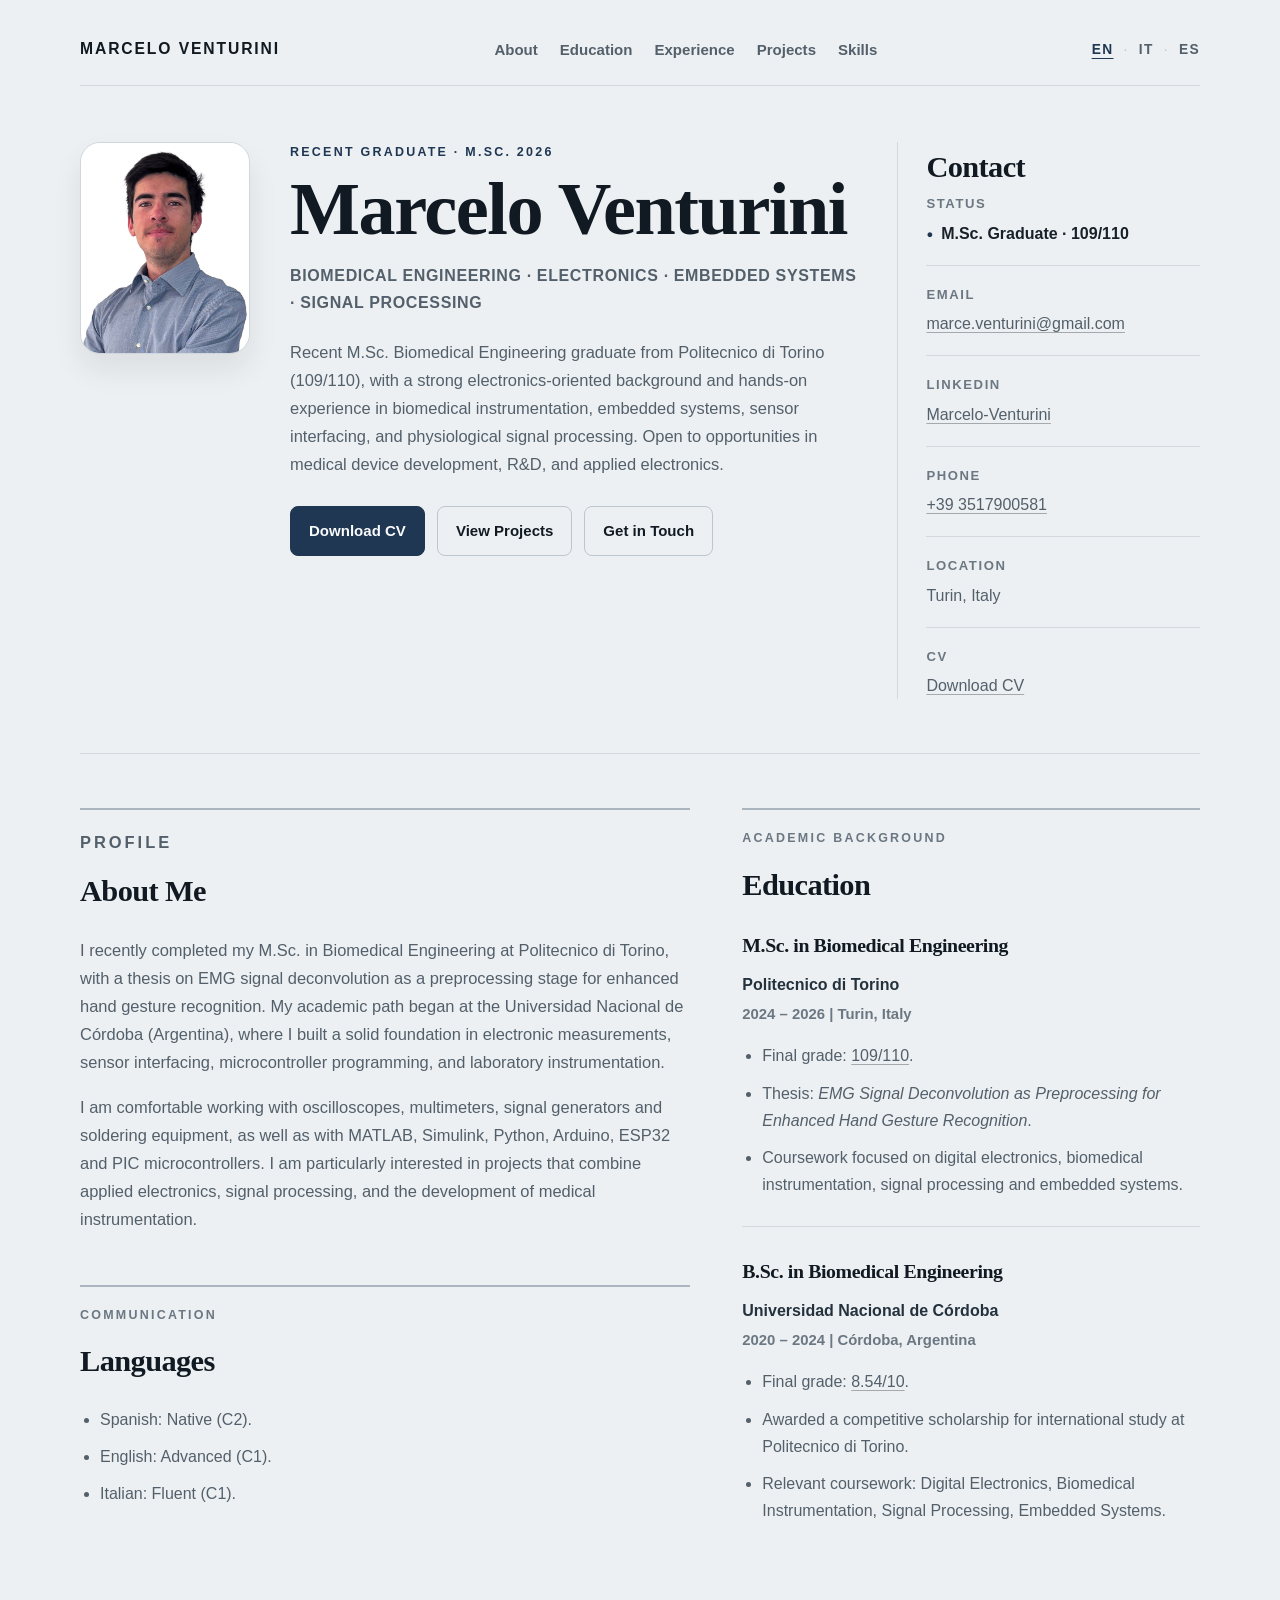
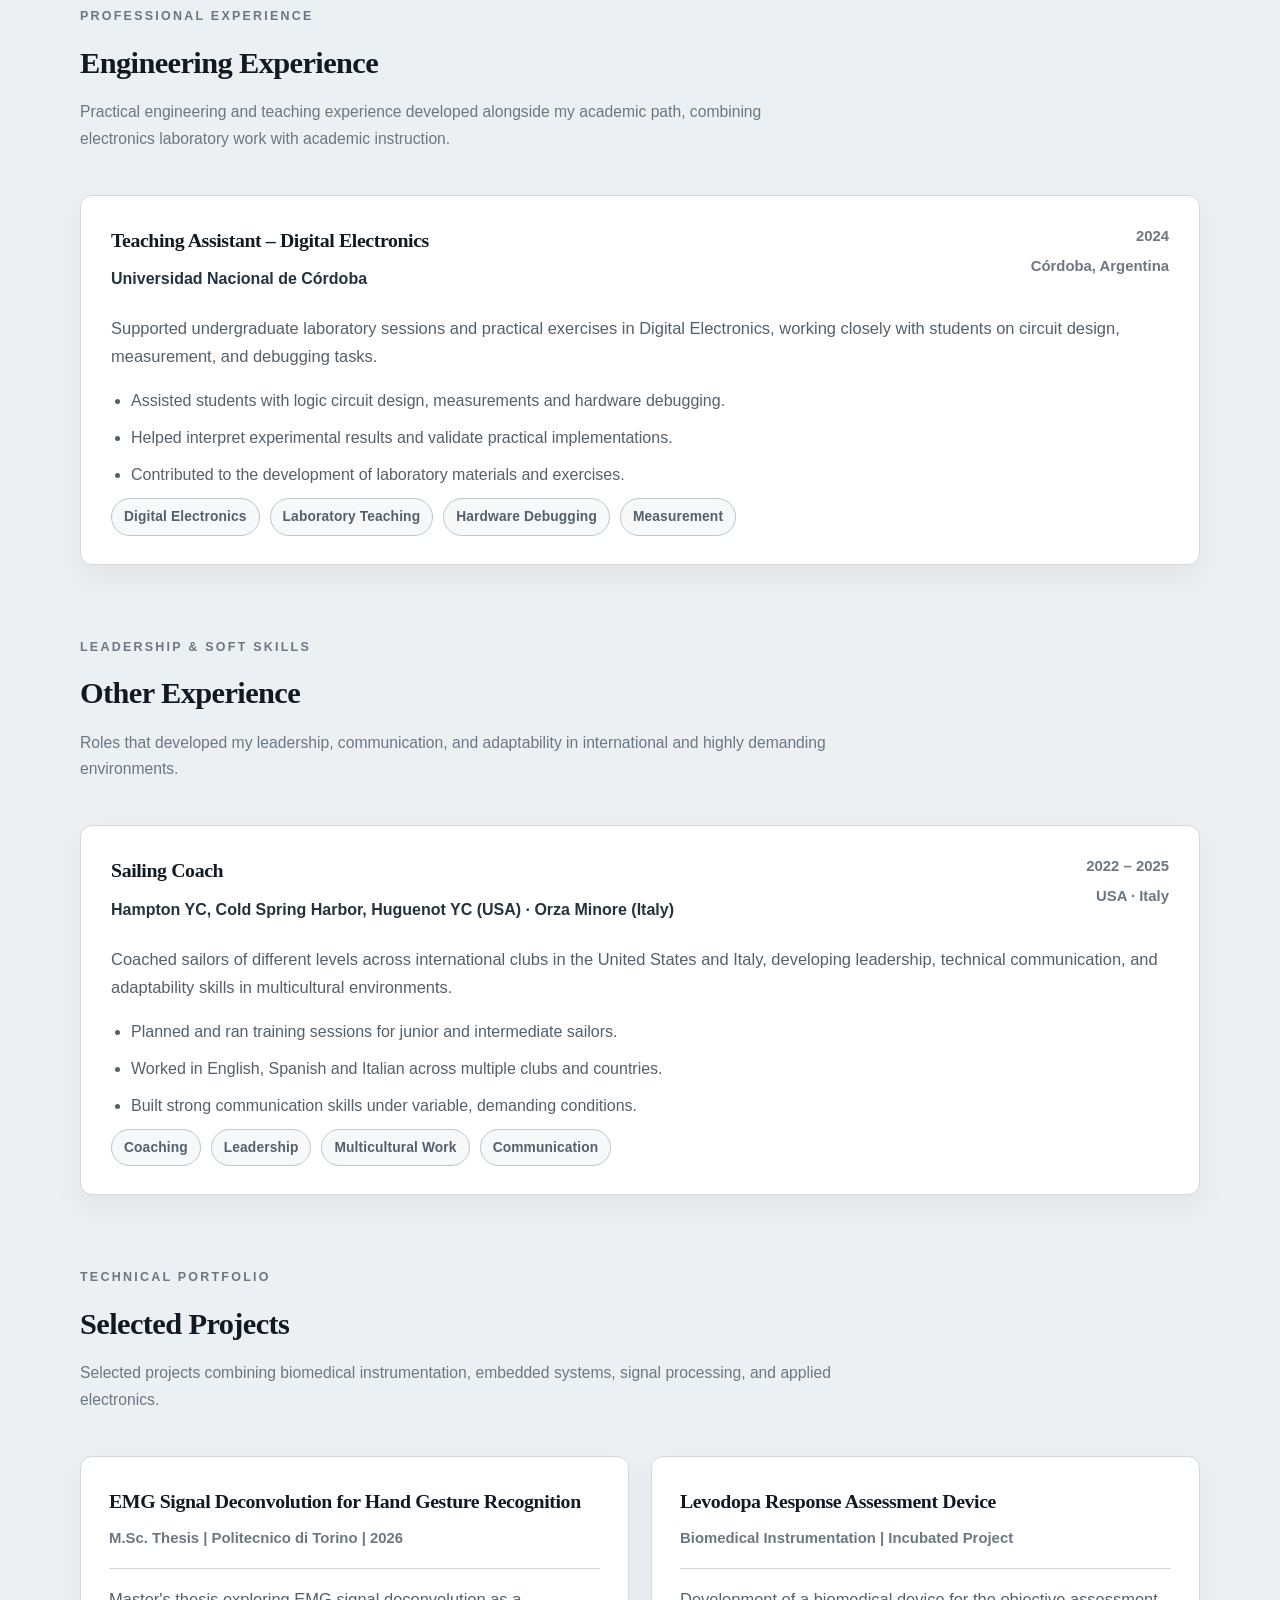
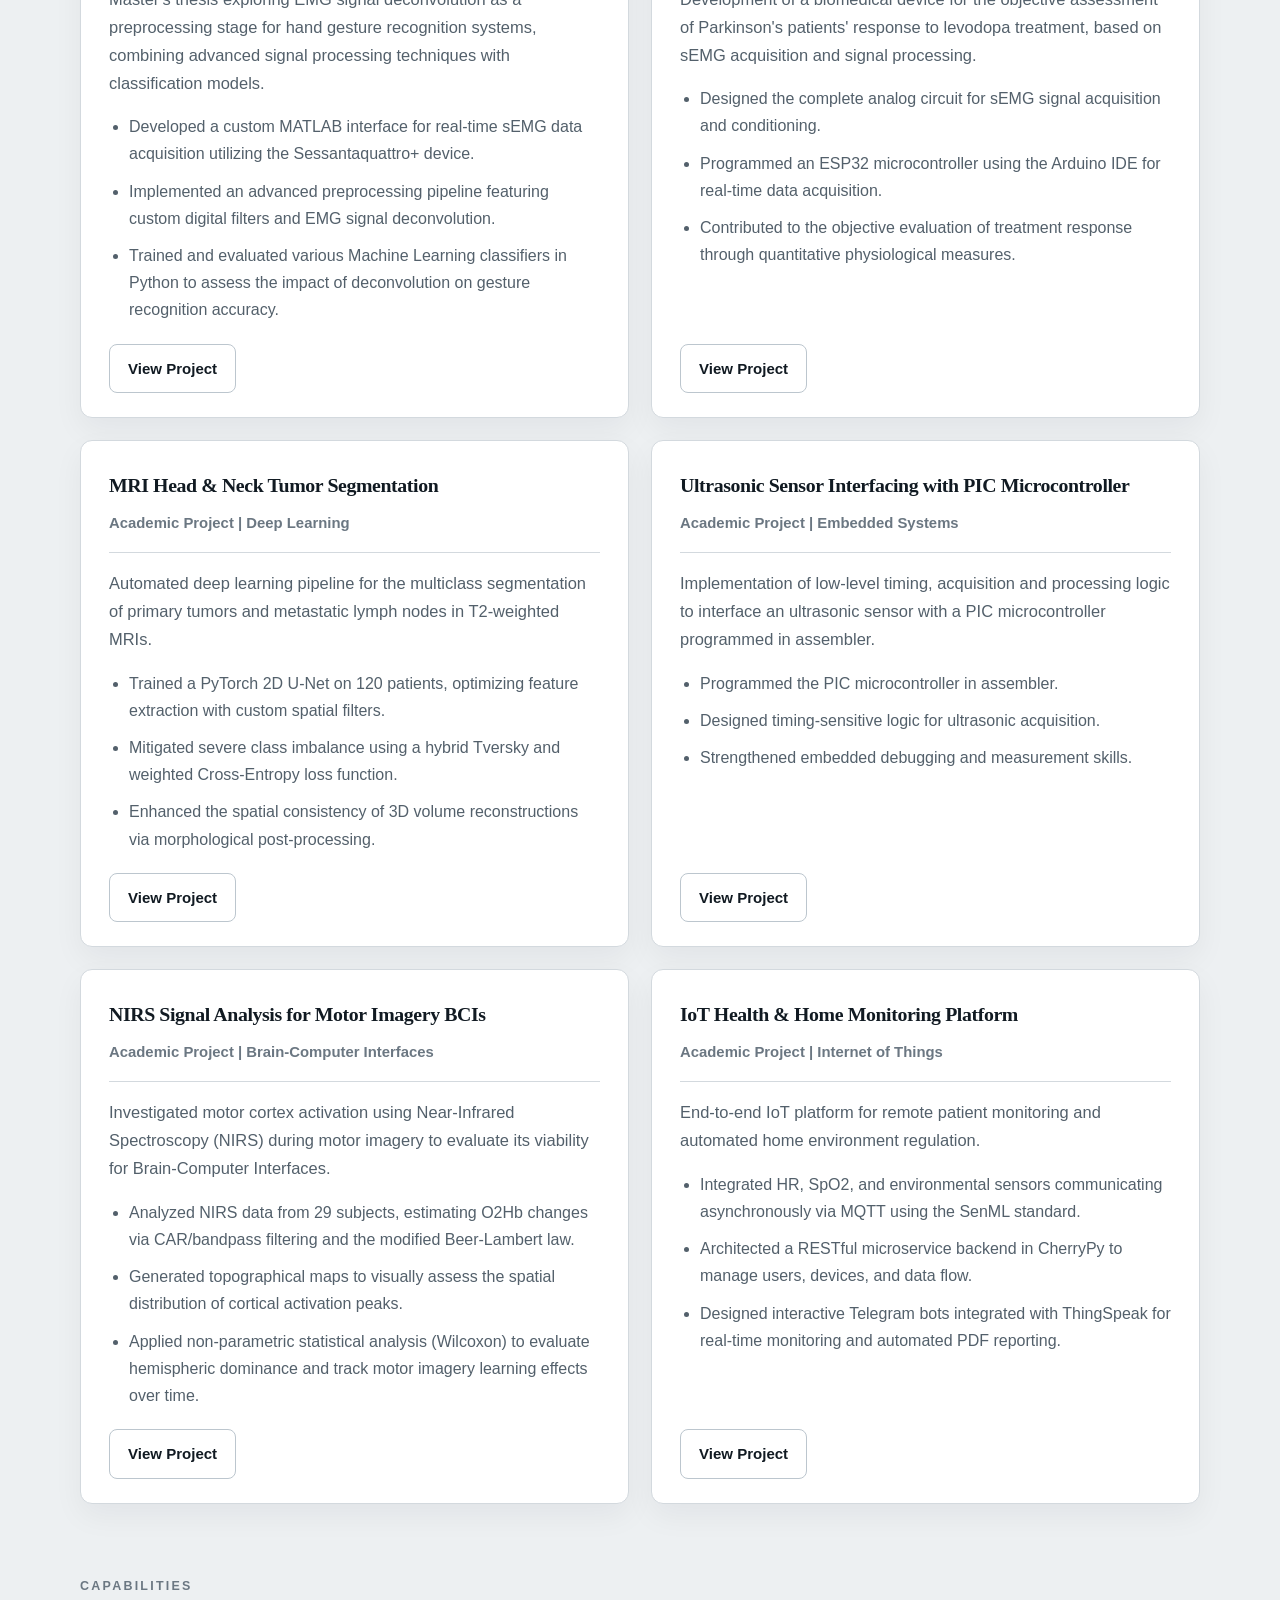
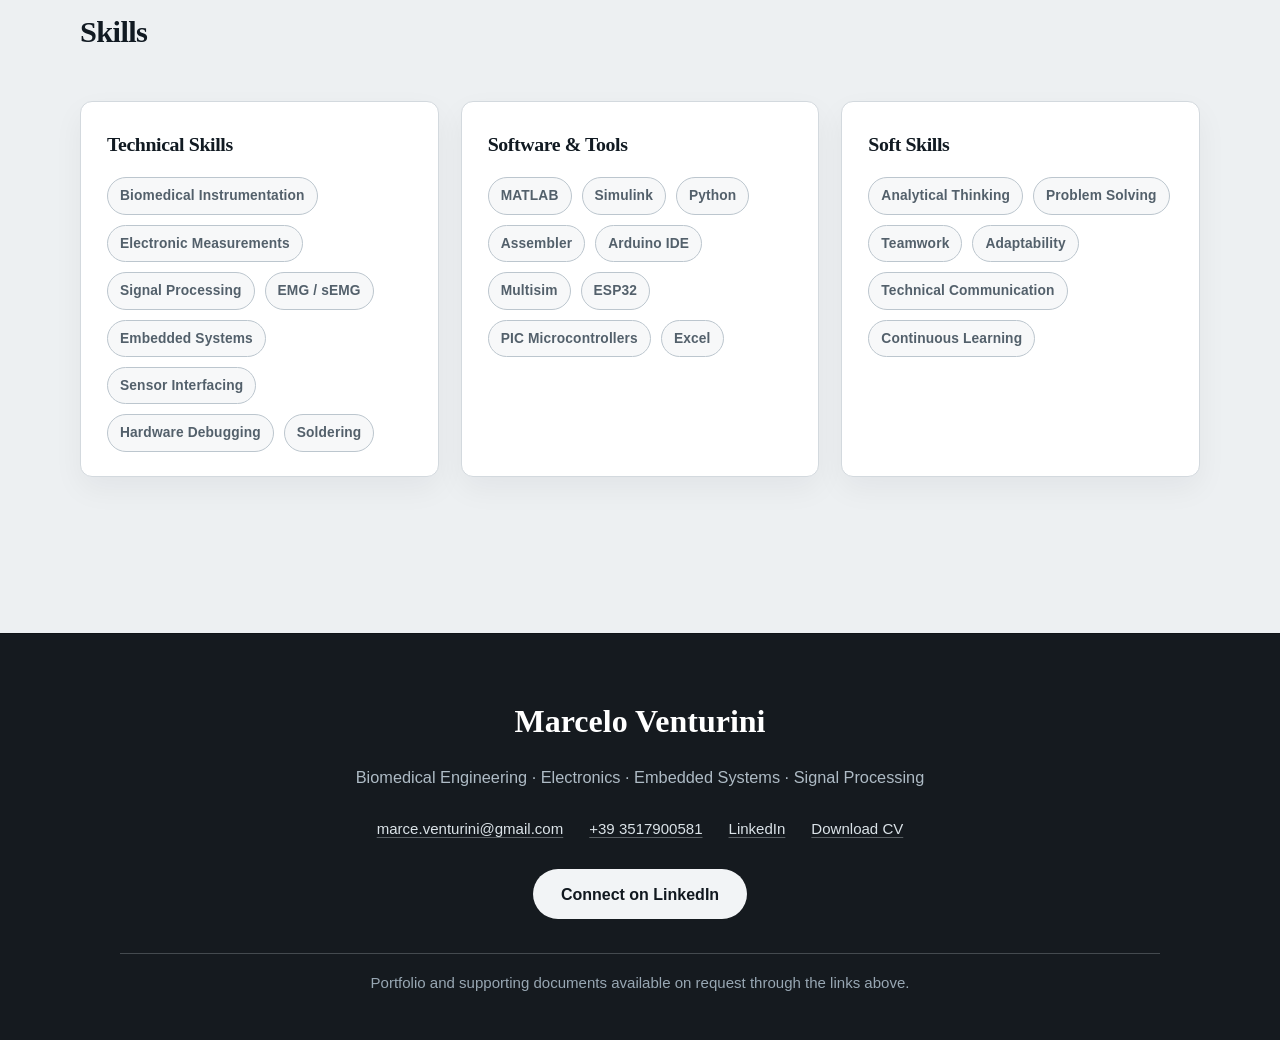
==== index.html @ ebd56136 "First commit" ====
<!DOCTYPE html>
<html lang="en">
<head>
  <meta charset="UTF-8">
  <meta name="viewport" content="width=device-width, initial-scale=1.0">
  <title>Marcelo Venturini | Portfolio</title>
  <link rel="icon" type="image/svg+xml" href="favicon.svg">
  <link rel="stylesheet" href="style.css">
</head>
<body class="home-page">
  <div class="site-shell">

    <!-- ============================ TOP NAV ============================ -->
    <nav class="top-nav" aria-label="Primary">
      <a class="nav-brand" href="#home">Marcelo Venturini</a>

      <div class="nav-links">
        <a href="#about">About</a>
        <a href="#education">Education</a>
        <a href="#experience">Experience</a>
        <a href="#projects">Projects</a>
        <a href="#skills">Skills</a>
      </div>

      <div class="nav-lang" aria-label="Language">
        <a href="index.html" class="active-lang">EN</a>
        <span>·</span>
        <a href="it/index.html">IT</a>
        <span>·</span>
        <a href="es/index.html">ES</a>
      </div>
    </nav>

    <!-- ============================ HERO ============================ -->
    <header id="home" class="hero">

      <div class="hero-photo">
        <img src="profile.jpg" alt="Portrait of Marcelo Venturini">
      </div>

      <div class="hero-main">
        <p class="hero-label hero-label--graduated">Recent Graduate · M.Sc. 2026</p>
        <h1>Marcelo Venturini</h1>
        <p class="hero-role">Biomedical Engineering · Electronics · Embedded Systems · Signal Processing</p>

        <div class="home-intro">
          <p>
            Recent M.Sc. Biomedical Engineering graduate from Politecnico di Torino (109/110),
            with a strong electronics-oriented background and hands-on experience in
            biomedical instrumentation, embedded systems, sensor interfacing, and
            physiological signal processing. Open to opportunities in medical device
            development, R&amp;D, and applied electronics.
          </p>
        </div>

        <div class="hero-actions">
          <a class="button-primary" href="docs/CV_Marcelo_Venturini_EN.pdf" target="_blank">Download CV</a>
          <a href="#projects">View Projects</a>
          <!-- <a href="#experience">View Experience</a> -->
          <a href="mailto:marce.venturini@gmail.com">Get in Touch</a>
        </div>
      </div>

      <aside class="hero-side">
        <div class="contact-block">
          <h2>Contact</h2>
          <dl class="contact-list">
            <div class="is-graduated">
              <dt>Status</dt>
              <dd>M.Sc. Graduate · 109/110</dd>
            </div>
            <div>
              <dt>Email</dt>
              <dd><a href="mailto:marce.venturini@gmail.com">marce.venturini@gmail.com</a></dd>
            </div>
            <div>
              <dt>LinkedIn</dt>
              <dd><a href="https://www.linkedin.com/in/marcelo-venturini-04aa05134/" target="_blank">Marcelo-Venturini</a></dd>
            </div>
            <div>
              <dt>Phone</dt>
              <dd><a href="tel:+393517900581">+39 3517900581</a></dd>
            </div>
            <div>
              <dt>Location</dt>
              <dd>Turin, Italy</dd>
            </div>
            <div>
              <dt>CV</dt>
              <dd><a href="docs/CV_Marcelo_Venturini_EN.pdf" target="_blank">Download CV</a></dd>
            </div>
          </dl>
        </div>
      </aside>

    </header>

    <!-- ============================ MAIN ============================ -->
    <main class="home-content">

      <!-- ============= INTRO LAYOUT (About + Languages | Education) ============= -->
      <section class="intro-layout">

        <div class="intro-column intro-column-main">

          <section id="about" class="content-block about-block">
            <div class="section-heading">
              <p class="section-label">Profile</p>
              <h2>About Me</h2>
            </div>
            <p>
              I recently completed my M.Sc. in Biomedical Engineering at Politecnico di Torino,
              with a thesis on EMG signal deconvolution as a preprocessing stage for enhanced
              hand gesture recognition. My academic path began at the Universidad Nacional de
              Córdoba (Argentina), where I built a solid foundation in electronic measurements,
              sensor interfacing, microcontroller programming, and laboratory instrumentation.
            </p>
            <p>
              I am comfortable working with oscilloscopes, multimeters, signal generators and
              soldering equipment, as well as with MATLAB, Simulink, Python, Arduino, ESP32 and
              PIC microcontrollers. I am particularly interested in projects that combine
              applied electronics, signal processing, and the development of medical
              instrumentation.
            </p>
          </section>

          <section id="languages" class="sidebar-block">
            <div class="section-heading">
              <p class="section-label">Communication</p>
              <h2>Languages</h2>
            </div>
            <ul class="compact-list">
              <li>Spanish: Native (C2).</li>
              <li>English: Advanced (C1).</li>
              <li>Italian: Fluent (C1).</li>
            </ul>
          </section>

        </div>

        <div class="intro-column intro-column-secondary">

          <section id="education" class="sidebar-block">
            <div class="section-heading">
              <p class="section-label">Academic Background</p>
              <h2>Education</h2>
            </div>

            <article class="credential-item">
              <h3>M.Sc. in Biomedical Engineering</h3>
              <p class="credential-institution">Politecnico di Torino</p>
              <p class="credential-meta">2024 – 2026 | Turin, Italy</p>
              <ul class="compact-list">
                <li>Final grade: <a href="Certificates/PoliTo_Degree.pdf" target="_blank">109/110</a>.</li>
                <li>Thesis: <em>EMG Signal Deconvolution as Preprocessing for Enhanced Hand Gesture Recognition</em>.</li>
                <li>Coursework focused on digital electronics, biomedical instrumentation, signal processing and embedded systems.</li>
              </ul>
            </article>

            <article class="credential-item">
              <h3>B.Sc. in Biomedical Engineering</h3>
              <p class="credential-institution">Universidad Nacional de Córdoba</p>
              <p class="credential-meta">2020 – 2024 | Córdoba, Argentina</p>
              <ul class="compact-list">
                <li>Final grade: <a href="Certificates/Academic_Transcript_UNC.pdf" target="_blank">8.54/10</a>.</li>
                <li>Awarded a competitive scholarship for international study at Politecnico di Torino.</li>
                <li>Relevant coursework: Digital Electronics, Biomedical Instrumentation, Signal Processing, Embedded Systems.</li>
              </ul>
            </article>
          </section>

        </div>

      </section>

      <!-- ============================ ENGINEERING EXPERIENCE ============================ -->
      <section id="experience" class="content-section">
        <div class="section-heading">
          <p class="section-label">Professional Experience</p>
          <h2>Engineering Experience</h2>
          <p class="section-subtitle">
            Practical engineering and teaching experience developed alongside my
            academic path, combining electronics laboratory work with academic instruction.
          </p>
        </div>

        <div class="experience-list">

          <article class="experience-card">
            <div class="experience-header">
              <div>
                <h3>Teaching Assistant – Digital Electronics</h3>
                <p class="experience-company">Universidad Nacional de Córdoba</p>
              </div>
              <div class="experience-meta">
                <span>2024</span>
                <span>Córdoba, Argentina</span>
              </div>
            </div>

            <p class="experience-summary">
              Supported undergraduate laboratory sessions and practical exercises
              in Digital Electronics, working closely with students on circuit
              design, measurement, and debugging tasks.
            </p>

            <ul class="experience-highlights">
              <li>Assisted students with logic circuit design, measurements and hardware debugging.</li>
              <li>Helped interpret experimental results and validate practical implementations.</li>
              <li>Contributed to the development of laboratory materials and exercises.</li>
            </ul>

            <div class="experience-tags">
              <span class="tag">Digital Electronics</span>
              <span class="tag">Laboratory Teaching</span>
              <span class="tag">Hardware Debugging</span>
              <span class="tag">Measurement</span>
            </div>
          </article>

        </div>
      </section>

      <!-- ============================ OTHER EXPERIENCE ============================ -->
      <section id="other-experience" class="content-section">
        <div class="section-heading">
          <p class="section-label">Leadership & Soft Skills</p>
          <h2>Other Experience</h2>
          <p class="section-subtitle">
            Roles that developed my leadership, communication, and adaptability
            in international and highly demanding environments.
          </p>
        </div>

        <div class="experience-list">

          <article class="experience-card">
            <div class="experience-header">
              <div>
                <h3>Sailing Coach</h3>
                <p class="experience-company">Hampton YC, Cold Spring Harbor, Huguenot YC (USA) · Orza Minore (Italy)</p>
              </div>
              <div class="experience-meta">
                <span>2022 – 2025</span>
                <span>USA · Italy</span>
              </div>
            </div>

            <p class="experience-summary">
              Coached sailors of different levels across international clubs in the
              United States and Italy, developing leadership, technical communication,
              and adaptability skills in multicultural environments.
            </p>

            <ul class="experience-highlights">
              <li>Planned and ran training sessions for junior and intermediate sailors.</li>
              <li>Worked in English, Spanish and Italian across multiple clubs and countries.</li>
              <li>Built strong communication skills under variable, demanding conditions.</li>
            </ul>

            <div class="experience-tags">
              <span class="tag">Coaching</span>
              <span class="tag">Leadership</span>
              <span class="tag">Multicultural Work</span>
              <span class="tag">Communication</span>
            </div>
          </article>

        </div>
      </section>

      <!-- ============================ PROJECTS ============================ -->
      <section id="projects" class="content-section">
        <div class="section-heading">
          <p class="section-label">Technical Portfolio</p>
          <h2>Selected Projects</h2>
          <p class="section-subtitle">
            Selected projects combining biomedical instrumentation, embedded
            systems, signal processing, and applied electronics.
          </p>
        </div>

        <div class="projects-grid">

          <!-- PROJECT 1 — Thesis -->
          <article class="project-card">
            <div class="project-top">
              <h3>EMG Signal Deconvolution for Hand Gesture Recognition</h3>
              <p class="project-context">M.Sc. Thesis | Politecnico di Torino | 2026</p>
            </div>

            <p class="project-summary">
              Master's thesis exploring EMG signal deconvolution as a preprocessing
              stage for hand gesture recognition systems, combining advanced signal
              processing techniques with classification models.
            </p>

            <ul class="project-highlights">
              <li>Developed a custom MATLAB interface for real-time sEMG data acquisition utilizing the Sessantaquattro+ device.</li>
              <li>Implemented an advanced preprocessing pipeline featuring custom digital filters and EMG signal deconvolution.</li>
              <li>Trained and evaluated various Machine Learning classifiers in Python to assess the impact of deconvolution on gesture recognition accuracy.</li>
            </ul>

            <div class="project-links">
              <a href="Projects/emg-thesis.pdf" target="_blank">View Project</a>
            </div>
          </article>

          <article class="project-card">
            <div class="project-top">
              <h3>Levodopa Response Assessment Device</h3>
              <p class="project-context">Biomedical Instrumentation | Incubated Project</p>
            </div>

            <p class="project-summary">
              Development of a biomedical device for the objective
              assessment of Parkinson's patients' response to levodopa treatment,
              based on sEMG acquisition and signal processing.
            </p>

            <ul class="project-highlights">
              <li>Designed the complete analog circuit for sEMG signal acquisition and conditioning.</li>
              <li>Programmed an ESP32 microcontroller using the Arduino IDE for real-time data acquisition.</li>
              <li>Contributed to the objective evaluation of treatment response through quantitative physiological measures.</li>
            </ul>

            <div class="project-links">
              <a href="Projects/levodopa-device.pdf" target="_blank">View Project</a>
            </div>
          </article>
          
          <!-- PROJECT 3 — MRI Tumor Segmentation -->
          <article class="project-card">
            <div class="project-top">
              <h3>MRI Head &amp; Neck Tumor Segmentation</h3>
              <p class="project-context">Academic Project | Deep Learning</p>
            </div>

            <p class="project-summary">
              Automated deep learning pipeline for the multiclass segmentation of primary tumors and metastatic lymph nodes in T2-weighted MRIs.
            </p>

            <ul class="project-highlights">
              <li>Trained a PyTorch 2D U-Net on 120 patients, optimizing feature extraction with custom spatial filters.</li>
              <li>Mitigated severe class imbalance using a hybrid Tversky and weighted Cross-Entropy loss function.</li>
              <li>Enhanced the spatial consistency of 3D volume reconstructions via morphological post-processing.</li>
            </ul>

            <div class="project-links">
              <a href="Projects/eim.pdf" target="_blank">View Project</a>
            </div>
          </article>

          <!-- PROJECT 4 — Ultrasonic + PIC -->
          <article class="project-card">
            <div class="project-top">
              <h3>Ultrasonic Sensor Interfacing with PIC Microcontroller</h3>
              <p class="project-context">Academic Project | Embedded Systems</p>
            </div>

            <p class="project-summary">
              Implementation of low-level timing, acquisition and processing logic
              to interface an ultrasonic sensor with a PIC microcontroller programmed
              in assembler.
            </p>

            <ul class="project-highlights">
              <li>Programmed the PIC microcontroller in assembler.</li>
              <li>Designed timing-sensitive logic for ultrasonic acquisition.</li>
              <li>Strengthened embedded debugging and measurement skills.</li>
            </ul>

            <div class="project-links">
              <a href="Projects/ultrasonic-pic.pdf" target="_blank">View Project</a>
            </div>
          </article>

          <!-- PROJECT 5 — Sleep Apnea Framework -->
          <!-- <article class="project-card">
            <div class="project-top">
              <h3>Multimodal and Multiscale Framework for Sleep Apnea Diagnosis</h3>
              <p class="project-context">Academic Project | Multiscale and Multimodal Biocybernetics</p>
            </div>

            <p class="project-summary">
              Introduced a cost-effective, home-based diagnostic framework leveraging SPO2, PAT, and snoring signals to detect sleep apnea events.
            </p>

            <ul class="project-highlights">
              <li>Developed a Gated Recurrent Unit (GRU) network with a target replication strategy to capture temporal data dependencies.</li>
              <li>Fused multiple data streams operating at different time scales to identify events through macro-level indicators and micro-level cues.</li>
              <li>Addressed class imbalance using macro F1-score evaluation and integrated explainability to highlight significant signal segments.</li>
              <li>Proposed a biocybernetic loop to facilitate personalized interventions by combining AI predictions with clinical expertise.</li>
            </ul>

            <div class="project-links">
              <a href="Projects/mmb.pdf" target="_blank">View Project</a>
            </div>
          </article> -->
<article class="project-card">
            <div class="project-top">
              <h3>NIRS Signal Analysis for Motor Imagery BCIs</h3>
              <p class="project-context">Academic Project | Brain-Computer Interfaces</p>
            </div>

            <p class="project-summary">
              Investigated motor cortex activation using Near-Infrared Spectroscopy (NIRS) during motor imagery to evaluate its viability for Brain-Computer Interfaces.
            </p>

            <ul class="project-highlights">
              <li>Analyzed NIRS data from 29 subjects, estimating O2Hb changes via CAR/bandpass filtering and the modified Beer-Lambert law.</li>
              <li>Generated topographical maps to visually assess the spatial distribution of cortical activation peaks.</li>
              <li>Applied non-parametric statistical analysis (Wilcoxon) to evaluate hemispheric dominance and track motor imagery learning effects over time.</li>
            </ul>

            <div class="project-links">
              <a href="Projects/neuro.pdf" target="_blank">View Project</a>
            </div>
          </article>
<article class="project-card">
            <div class="project-top">
              <h3>IoT Health &amp; Home Monitoring Platform</h3>
              <p class="project-context">Academic Project | Internet of Things</p>
            </div>

            <p class="project-summary">
              End-to-end IoT platform for remote patient monitoring and automated home environment regulation.
            </p>

            <ul class="project-highlights">
              <li>Integrated HR, SpO2, and environmental sensors communicating asynchronously via MQTT using the SenML standard.</li>
              <li>Architected a RESTful microservice backend in CherryPy to manage users, devices, and data flow.</li>
              <!-- <li>Developed a control service to trigger automated smart home actuations based on custom patient thresholds.</li> -->
              <li>Designed interactive Telegram bots integrated with ThingSpeak for real-time monitoring and automated PDF reporting.</li>
            </ul>

            <div class="project-links">
              <a href="Projects/iot.pdf" target="_blank">View Project</a>
            </div>
          </article>
          <!-- PROJECT 8 — Leg Extension Biomechanics -->
          <!-- <article class="project-card">
            <div class="project-top">
              <h3>Analysis of External Work in Leg Extension Strategies</h3>
              <p class="project-context">Academic Project | Smart Measurements in Sports</p>
            </div>

            <p class="project-summary">
              Analyzed and compared the total external mechanical work generated during leg extension exercises performed to muscular failure under constant versus progressively increasing load strategies[cite: 10].
            </p>

            <ul class="project-highlights">
              <li>Collected kinematic data from subjects using a smartphone accelerometer (Physics Toolbox Suite) mounted on a Technogym leg extension machine[cite: 10].</li>
              <li>Processed z-axis acceleration data in MATLAB using Butterworth low-pass filtering, numerical integration, and linear detrending to calculate vertical displacement[cite: 10].</li>
              <li>Calculated the external work ($L = m \cdot g \cdot h$) per repetition and aggregated the data to evaluate the efficiency of the training protocols[cite: 10].</li>
              <li>Demonstrated that a constant load strategy yields higher total external work by allowing a greater volume of repetitions before failure compared to a variable load strategy[cite: 10].</li>
            </ul>

            <div class="project-links">
              <a href="Projects/sport.pdf" target="_blank">View Project</a>
            </div>
          </article> -->

        </div>
      </section>

      <!-- ============================ SKILLS ============================ -->
      <section id="skills" class="content-section">
        <div class="section-heading">
          <p class="section-label">Capabilities</p>
          <h2>Skills</h2>
        </div>

        <div class="skills-grid">

          <section class="skills-card">
            <h3>Technical Skills</h3>
            <div class="tags">
              <span class="tag">Biomedical Instrumentation</span>
              <span class="tag">Electronic Measurements</span>
              <span class="tag">Signal Processing</span>
              <span class="tag">EMG / sEMG</span>
              <span class="tag">Embedded Systems</span>
              <span class="tag">Sensor Interfacing</span>
              <span class="tag">Hardware Debugging</span>
              <span class="tag">Soldering</span>
            </div>
          </section>

          <section class="skills-card">
            <h3>Software &amp; Tools</h3>
            <div class="tags">
              <span class="tag">MATLAB</span>
              <span class="tag">Simulink</span>
              <span class="tag">Python</span>
              <span class="tag">Assembler</span>
              <span class="tag">Arduino IDE</span>
              <span class="tag">Multisim</span>
              <span class="tag">ESP32</span>
              <span class="tag">PIC Microcontrollers</span>
              <span class="tag">Excel</span>
            </div>
          </section>

          <section class="skills-card">
            <h3>Soft Skills</h3>
            <div class="tags">
              <span class="tag">Analytical Thinking</span>
              <span class="tag">Problem Solving</span>
              <!-- <span class="tag">Hands-on Engineering</span> -->
              <span class="tag">Teamwork</span>
              <span class="tag">Adaptability</span>
              <span class="tag">Technical Communication</span>
              <span class="tag">Continuous Learning</span>
            </div>
          </section>

        </div>
      </section>

    </main>
  </div>

  <!-- ============================ FOOTER ============================ -->
  <footer class="site-footer">
    <div class="footer-inner">
      <p class="footer-name">Marcelo Venturini</p>
      <p class="footer-role">Biomedical Engineering · Electronics · Embedded Systems · Signal Processing</p>

      <div class="footer-links">
        <a href="mailto:marce.venturini@gmail.com">marce.venturini@gmail.com</a>
        <a href="tel:+393517900581">+39 3517900581</a>
        <a href="https://www.linkedin.com/in/marcelo-venturini-04aa05134/" target="_blank">LinkedIn</a>
        <a href="docs/CV_Marcelo_Venturini_EN.pdf" target="_blank">Download CV</a>
      </div>

      <div class="footer-cta">
        <a href="https://www.linkedin.com/in/marcelo-venturini-04aa05134/" target="_blank">Connect on LinkedIn</a>
      </div>

      <div class="footer-divider"></div>
      <p class="footer-note">Portfolio and supporting documents available on request through the links above.</p>
    </div>
  </footer>

</body>
</html>
---- style.css ----
/* =========================================================
   COLOR & TYPOGRAPHY TOKENS
   Tweak these to retint the site without touching anything else.
========================================================= */
:root {
  --page-bg:        #edf0f2;
  --surface:        #ffffff;
  --surface-muted:  #f7f8f9;
  --border:         #d3d9de;
  --border-strong:  #bcc6ce;

  --text:           #18212a;
  --text-muted:     #53606b;
  --text-soft:      #6b7782;

  --accent:         #1f3753;   /* navy-leaning slate */
  --accent-hover:   #182b41;
  --accent-soft:    #e6ebef;

  --footer-bg:      #151a1f;
  --footer-border:  #0f1317;
  --footer-text:    #d8e0e6;

  --shadow-soft:    0 12px 30px rgba(16, 24, 32, 0.05);

  --serif: "Palatino Linotype", "Book Antiqua", Georgia, serif;
  --sans:  "Aptos", "Segoe UI", "Helvetica Neue", Arial, sans-serif;
}

/* =========================================================
   BASE
========================================================= */
*, *::before, *::after { box-sizing: border-box; }

html { scroll-behavior: smooth; }

body {
  margin: 0;
  background: var(--page-bg);
  color: var(--text);
  font-family: var(--sans);
  line-height: 1.7;
}

img { max-width: 100%; }

a {
  color: inherit;
  font: inherit;
  text-decoration-line: underline;
  text-decoration-thickness: 1px;
  text-underline-offset: 0.18em;
  text-decoration-color: rgba(24, 33, 42, 0.34);
}
a:hover { text-decoration-color: currentColor; }

h1, h2, h3 {
  margin-top: 0;
  margin-bottom: 0;
  color: #111a22;
  font-family: var(--serif);
  font-weight: 600;
  letter-spacing: -0.02em;
}

p, ul, dl { margin-top: 0; }

/* =========================================================
   PAGE SHELL
========================================================= */
.home-page .site-shell {
  width: min(1120px, calc(100% - 48px));
  margin: 0 auto;
  padding: 28px 0 72px;
}

/* =========================================================
   TOP NAV (Brand · Links · Language switch)
========================================================= */
.home-page .top-nav {
  display: flex;
  flex-wrap: wrap;
  justify-content: space-between;
  align-items: center;
  gap: 12px 24px;
  padding: 8px 0 22px;
  margin-bottom: 18px;
  border-bottom: 1px solid var(--border);
}

.home-page .nav-brand {
  color: #111a22;
  font-size: 0.98rem;
  font-weight: 700;
  letter-spacing: 0.12em;
  text-transform: uppercase;
  text-decoration: none;
}

.home-page .nav-links {
  display: flex;
  flex-wrap: wrap;
  gap: 14px 22px;
}

.home-page .nav-links a {
  color: var(--text-muted);
  font-size: 0.94rem;
  font-weight: 600;
  text-decoration: none;
}

.home-page .nav-links a:hover { text-decoration: underline; }

/* LANGUAGE SWITCH */
.home-page .nav-lang {
  display: flex;
  align-items: center;
  gap: 10px;
  font-size: 0.86rem;
  letter-spacing: 0.1em;
  text-transform: uppercase;
}

.home-page .nav-lang a {
  color: var(--text-muted);
  font-weight: 700;
  text-decoration: none;
}

.home-page .nav-lang a:hover { color: var(--accent); }

.home-page .nav-lang a.active-lang {
  color: var(--accent);
  text-decoration: underline;
  text-decoration-thickness: 1px;
  text-underline-offset: 0.28em;
}

.home-page .nav-lang span {
  color: var(--border-strong);
  font-weight: 400;
}

/* =========================================================
   HERO
========================================================= */
.home-page .hero {
  display: grid;
  grid-template-columns: 170px minmax(0, 1.5fr) minmax(260px, 0.8fr);
  gap: 40px;
  padding: 38px 0 54px;
  border-bottom: 1px solid var(--border);
}

.home-page .hero-photo { align-self: start; }

.home-page .hero-photo img {
  display: block;
  width: 170px;
  aspect-ratio: 4 / 5;
  object-fit: cover;
  border-radius: 20px;
  border: 1px solid #cfd6dc;
  box-shadow: 0 16px 30px rgba(16, 24, 32, 0.08);
  background: var(--surface);
}

.home-page .hero-label,
.home-page .section-label {
  margin-bottom: 10px;
  color: var(--text-soft);
  font-size: 0.78rem;
  font-weight: 700;
  letter-spacing: 0.18em;
  text-transform: uppercase;
}

/* "Recent Graduate" label gets a touch of accent so it carries weight */
.home-page .hero-label--graduated {
  color: var(--accent);
}

.home-page h1 {
  font-size: clamp(3rem, 5.8vw, 4.9rem);
  line-height: 0.98;
}

.home-page .hero-role {
  max-width: 760px;
  margin-top: 16px;
  margin-bottom: 22px;
  color: var(--text-muted);
  font-size: 1rem;
  font-weight: 600;
  letter-spacing: 0.04em;
  text-transform: uppercase;
}

.home-page .home-intro { max-width: 700px; }

.home-page .home-intro p,
.home-page .content-block p,
.home-page .experience-summary,
.home-page .project-summary {
  color: var(--text-muted);
  font-size: 1.03rem;
}

/* HERO ACTIONS */
.home-page .hero-actions {
  display: flex;
  flex-wrap: wrap;
  gap: 12px;
  margin-top: 28px;
}

.home-page .hero-actions a,
.home-page .project-links a {
  display: inline-flex;
  align-items: center;
  justify-content: center;
  min-height: 46px;
  padding: 11px 18px;
  border: 1px solid var(--border-strong);
  border-radius: 8px;
  background: transparent;
  color: #111a22;
  font-size: 0.94rem;
  font-weight: 700;
  text-decoration: none;
  transition: background-color 0.2s ease, border-color 0.2s ease;
}

.home-page .hero-actions a:hover,
.home-page .project-links a:hover {
  background: var(--accent-soft);
  border-color: #98a7b3;
  text-decoration: none;
}

.home-page .hero-actions .button-primary {
  background: var(--accent);
  border-color: var(--accent);
  color: #f8fafc;
}

.home-page .hero-actions .button-primary:hover {
  background: var(--accent-hover);
}

/* HERO SIDE (contact block) */
.home-page .hero-side {
  padding-left: 28px;
  border-left: 1px solid var(--border);
}

.home-page .contact-block h2,
.home-page .section-heading h2 { font-size: 1.9rem; }

.home-page .contact-list { margin-bottom: 0; }

.home-page .contact-list div + div {
  margin-top: 18px;
  padding-top: 18px;
  border-top: 1px solid var(--border);
}

.home-page .contact-list dt {
  margin-bottom: 4px;
  color: var(--text-soft);
  font-size: 0.82rem;
  font-weight: 700;
  letter-spacing: 0.12em;
  text-transform: uppercase;
}

.home-page .contact-list dd {
  margin: 0;
  color: var(--text-muted);
}

/* The graduated row gets a small accent dot before it */
.home-page .contact-list .is-graduated dd::before {
  content: "●";
  margin-right: 8px;
  color: var(--accent);
  font-size: 0.7em;
  position: relative;
  top: -1px;
}

.home-page .contact-list .is-graduated dd {
  color: var(--text);
  font-weight: 600;
}

.home-page .contact-list a,
.home-page .compact-list a,
.home-page .reference-list a,
.home-page .experience-company a {
  color: inherit;
  font-family: inherit;
  font-size: inherit;
  font-weight: inherit;
  letter-spacing: inherit;
  text-decoration-thickness: 1px;
  text-decoration-color: rgba(24, 33, 42, 0.34);
}

/* =========================================================
   MAIN CONTENT LAYOUT
========================================================= */
.home-page .home-content {
  display: grid;
  gap: 72px;
  padding-top: 54px;
}

.home-page .intro-layout {
  display: grid;
  grid-template-columns: minmax(0, 1.2fr) minmax(320px, 0.9fr);
  gap: 52px;
  align-items: start;
}

.home-page .intro-column {
  display: grid;
  gap: 36px;
  align-content: start;
}

.home-page .content-block,
.home-page .sidebar-block {
  padding-top: 18px;
  border-top: 2px solid #aab5bf;
}

.home-page .section-heading { margin-bottom: 18px; }

.home-page .section-subtitle {
  max-width: 760px;
  margin-top: 10px;
  margin-bottom: 0;
  color: var(--text-soft);
  font-size: 0.98rem;
}

.home-page .about-block { max-width: 720px; }

/* =========================================================
   EDUCATION / CREDENTIALS
========================================================= */
.home-page .credential-item + .credential-item {
  margin-top: 28px;
  padding-top: 28px;
  border-top: 1px solid var(--border);
}

.home-page .credential-item h3,
.home-page .experience-card h3,
.home-page .project-card h3,
.home-page .skills-card h3 {
  font-size: 1.24rem;
}

.home-page .credential-institution,
.home-page .experience-company {
  margin: 8px 0 4px;
  color: #24323e;
  font-weight: 700;
}

.home-page .credential-meta,
.home-page .project-context,
.home-page .experience-meta {
  color: var(--text-soft);
  font-size: 0.93rem;
  font-weight: 600;
}

/* COMPACT LIST (used in education bullets, languages, certificates) */
.home-page .compact-list,
.home-page .experience-highlights,
.home-page .project-highlights {
  margin-bottom: 0;
  padding-left: 20px;
  color: var(--text-muted);
}

.home-page .compact-list li,
.home-page .experience-highlights li,
.home-page .project-highlights li {
  margin-bottom: 10px;
}

/* =========================================================
   FULL-WIDTH SECTIONS (Experience / Projects / Skills)
========================================================= */
.home-page .content-section {
  display: grid;
  gap: 24px;
}

.home-page .experience-list {
  display: grid;
  gap: 22px;
}

.home-page .experience-card,
.home-page .project-card,
.home-page .skills-card {
  background: var(--surface);
  border: 1px solid var(--border);
  box-shadow: var(--shadow-soft);
}

.home-page .experience-card {
  padding: 28px 30px;
  border-radius: 12px;
}

.home-page .experience-header {
  display: flex;
  justify-content: space-between;
  align-items: flex-start;
  gap: 24px;
  margin-bottom: 18px;
}

.home-page .experience-meta {
  display: grid;
  gap: 5px;
  min-width: 200px;
  text-align: right;
}

.home-page .experience-tags,
.home-page .tags {
  display: flex;
  flex-wrap: wrap;
  gap: 10px;
}

.home-page .tag {
  padding: 6px 12px;
  border: 1px solid var(--border-strong);
  border-radius: 999px;
  background: var(--surface-muted);
  color: var(--text-muted);
  font-size: 0.86rem;
  font-weight: 600;
  letter-spacing: 0.01em;
}

/* PROJECTS GRID */
.home-page .projects-grid {
  display: grid;
  grid-template-columns: repeat(2, minmax(0, 1fr));
  gap: 22px;
}

.home-page .project-card {
  display: flex;
  flex-direction: column;
  height: 100%;
  padding: 28px 28px 24px;
  border-radius: 12px;
}

.home-page .project-top {
  margin-bottom: 16px;
  padding-bottom: 16px;
  border-bottom: 1px solid var(--border);
}

.home-page .project-context {
  margin-top: 8px;
  margin-bottom: 0;
}

.home-page .project-links {
  margin-top: auto;
  padding-top: 10px;
}

/* SKILLS GRID */
.home-page .skills-grid {
  display: grid;
  grid-template-columns: repeat(3, minmax(0, 1fr));
  gap: 22px;
}

.home-page .skills-card {
  padding: 26px 26px 24px;
  border-radius: 12px;
  display: grid;
  gap: 16px;
  align-content: start;
}

/* =========================================================
   FOOTER
========================================================= */
.home-page .site-footer {
  margin-top: 84px;
  position: relative;
  left: 50%;
  width: 100vw;
  margin-left: -50vw;
  background: var(--footer-bg);
  border-top: 1px solid var(--footer-border);
  color: var(--footer-text);
}

.home-page .footer-inner {
  width: min(1040px, calc(100% - 48px));
  margin: 0 auto;
  display: grid;
  justify-items: center;
  gap: 16px;
  padding: 60px 0 44px;
  text-align: center;
}

.home-page .footer-name {
  margin-bottom: 0;
  color: #ffffff;
  font-family: var(--serif);
  font-size: 2rem;
  font-weight: 600;
}

.home-page .footer-role {
  margin-bottom: 8px;
  color: #aebbc5;
  font-size: 1.02rem;
}

.home-page .footer-links {
  display: flex;
  flex-wrap: wrap;
  justify-content: center;
  gap: 10px 26px;
}

.home-page .footer-links a {
  color: #dbe3e8;
  text-decoration-color: rgba(219, 227, 232, 0.34);
  font-size: 0.94rem;
  font-weight: 500;
}

.home-page .footer-cta { margin-top: 12px; }

.home-page .footer-cta a {
  display: inline-flex;
  align-items: center;
  justify-content: center;
  min-height: 50px;
  padding: 0 28px;
  border-radius: 999px;
  background: #f2f4f6;
  color: #11181f;
  font-size: 1rem;
  font-weight: 700;
  text-decoration: none;
}

.home-page .footer-cta a:hover { background: #ffffff; }

.home-page .footer-divider {
  width: 100%;
  height: 1px;
  margin-top: 18px;
  background: rgba(216, 224, 230, 0.24);
}

.home-page .footer-note {
  margin-bottom: 0;
  color: #98a7b3;
  font-size: 0.94rem;
}

/* =========================================================
   RESPONSIVE
========================================================= */
@media (max-width: 980px) {
  .home-page .hero,
  .home-page .intro-layout {
    grid-template-columns: 1fr;
    gap: 36px;
  }

  .home-page .hero-photo { max-width: 190px; }

  .home-page .hero-side {
    padding-left: 0;
    border-left: 0;
    border-top: 1px solid var(--border);
    padding-top: 28px;
  }

  .home-page .projects-grid,
  .home-page .skills-grid {
    grid-template-columns: 1fr;
  }

  .home-page .footer-inner {
    width: min(100% - 28px, 1040px);
  }
}

@media (max-width: 768px) {
  .home-page .site-shell {
    width: min(100% - 28px, 1120px);
    padding-top: 20px;
    padding-bottom: 56px;
  }

  .home-page .top-nav {
    flex-direction: column;
    align-items: flex-start;
    padding-bottom: 18px;
  }

  .home-page .nav-links { gap: 10px 16px; }

  .home-page .hero {
    padding-top: 22px;
    padding-bottom: 40px;
  }

  .home-page .hero-photo img { width: 150px; }

  .home-page h1 { font-size: clamp(2.4rem, 12vw, 3.6rem); }

  .home-page .hero-role {
    font-size: 0.92rem;
    letter-spacing: 0.03em;
  }

  .home-page .hero-actions {
    flex-direction: column;
    align-items: stretch;
  }

  .home-page .hero-actions a,
  .home-page .project-links a { width: 100%; }

  .home-page .home-content {
    gap: 56px;
    padding-top: 40px;
  }

  .home-page .experience-card,
  .home-page .project-card,
  .home-page .skills-card { padding: 22px; }

  .home-page .experience-header {
    flex-direction: column;
    gap: 14px;
  }

  .home-page .experience-meta {
    min-width: 0;
    text-align: left;
  }
}
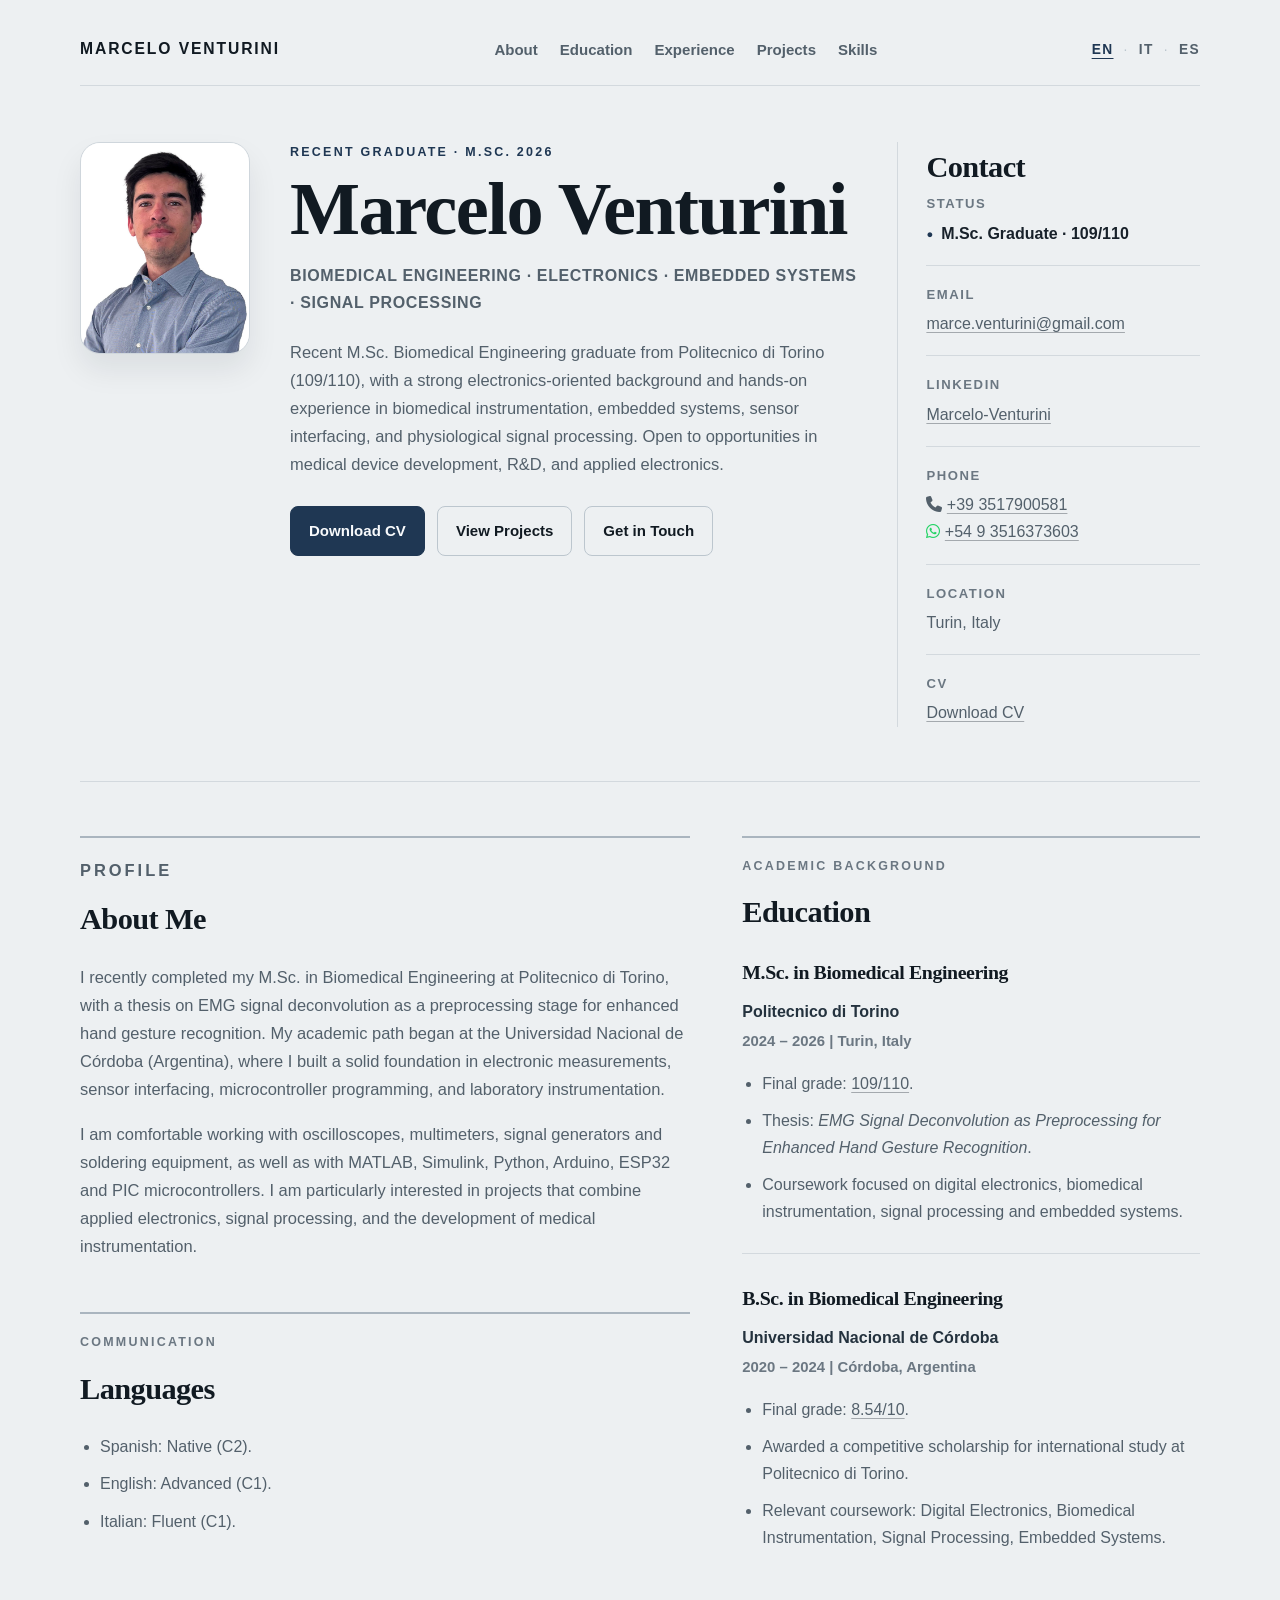
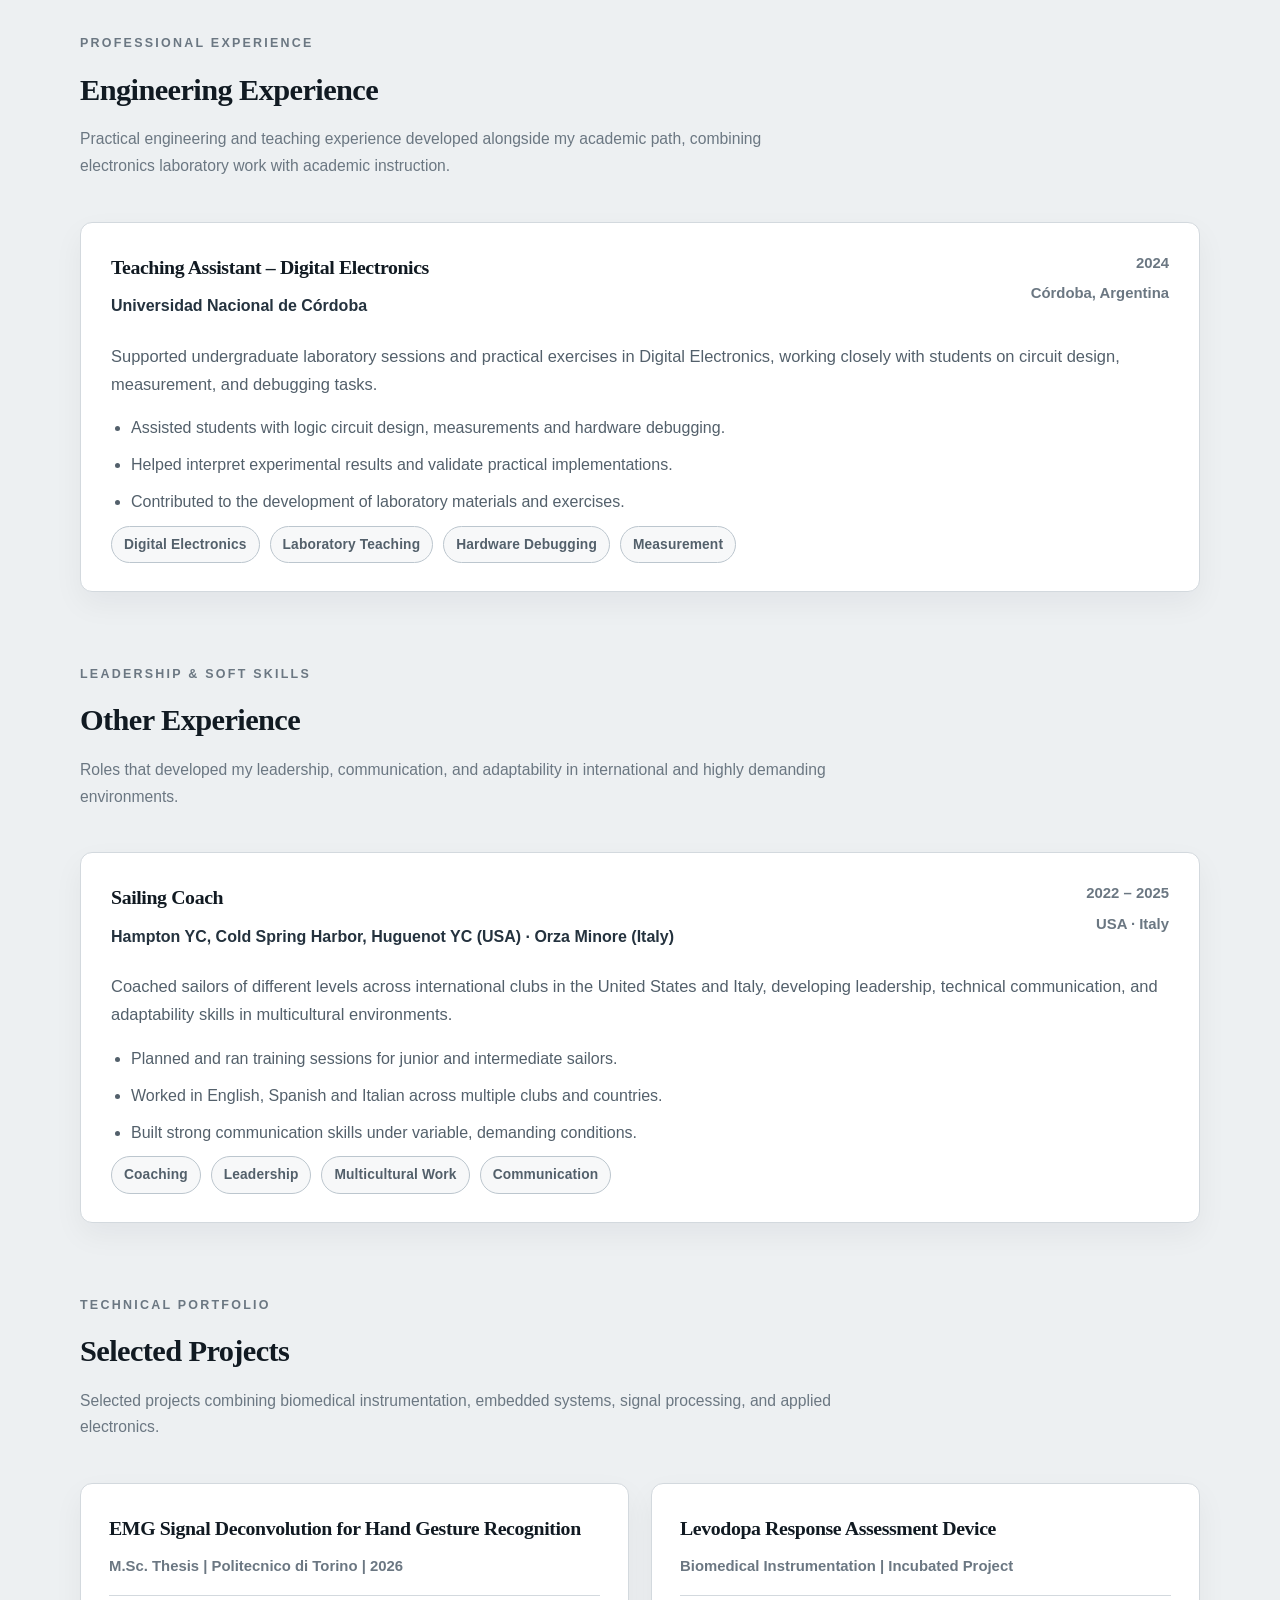
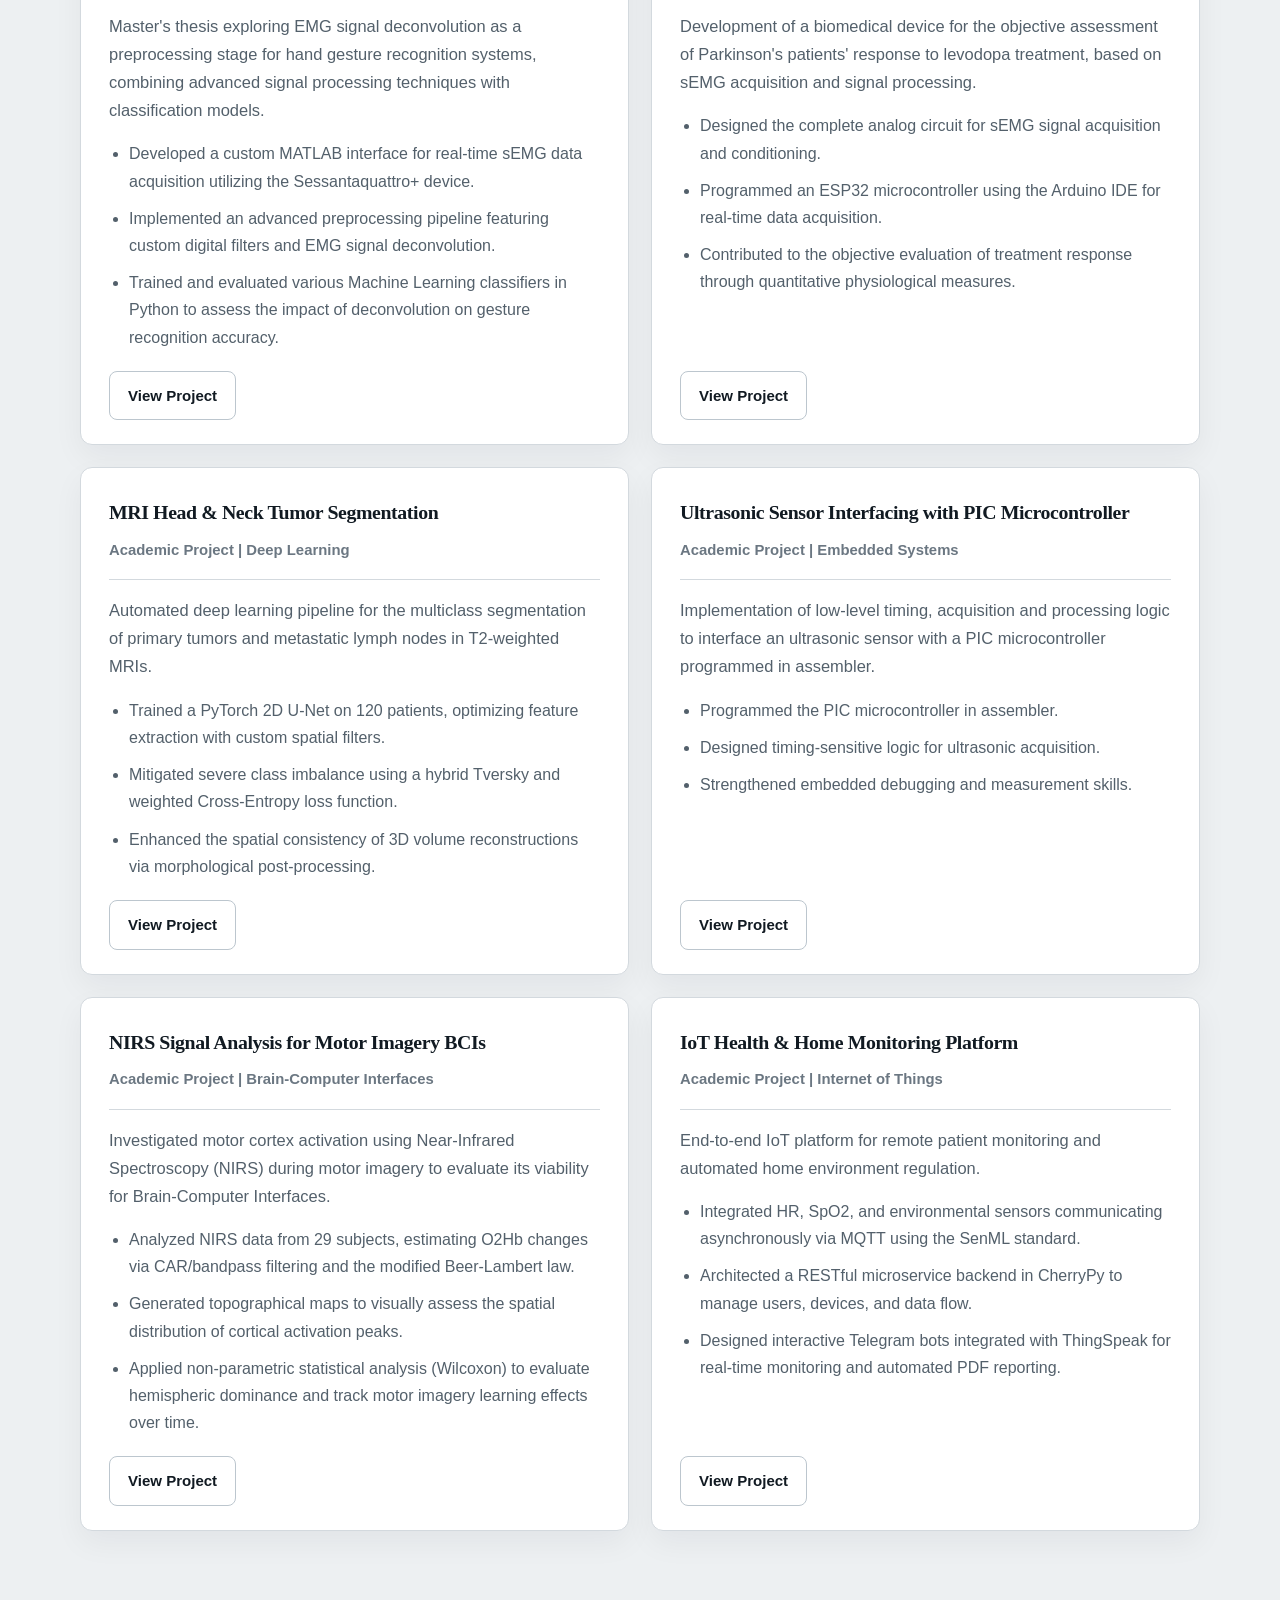
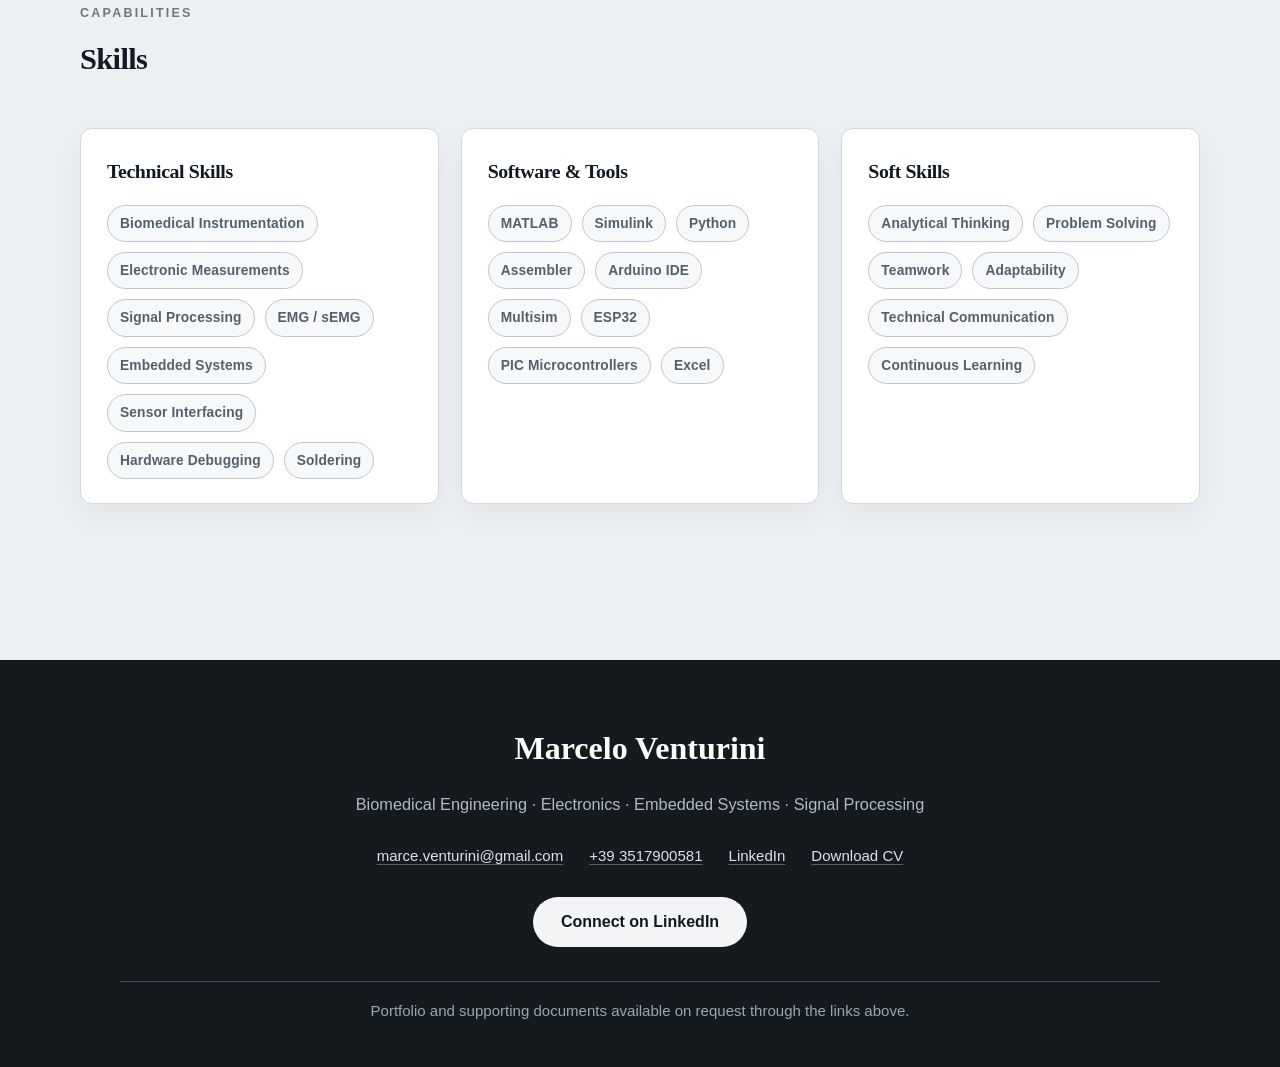
==== commit 34c5d639: "Updated phone" ====
--- a/index.html
+++ b/index.html
@@ -6,6 +6,7 @@
   <title>Marcelo Venturini | Portfolio</title>
   <link rel="icon" type="image/svg+xml" href="favicon.svg">
   <link rel="stylesheet" href="style.css">
+  <link rel="stylesheet" href="https://cdnjs.cloudflare.com/ajax/libs/font-awesome/6.4.0/css/all.min.css">
 </head>
 <body class="home-page">
   <div class="site-shell">
@@ -79,7 +80,8 @@
             </div>
             <div>
               <dt>Phone</dt>
-              <dd><a href="tel:+393517900581">+39 3517900581</a></dd>
+              <dd><i class="fas fa-phone"></i> <a href="tel:+393517900581">+39 3517900581</a></dd>
+              <dd><i class="fab fa-whatsapp" style="color: #25D366;"></i> <a href="https://wa.me/5493516373603">+54 9 3516373603</a></dd>
             </div>
             <div>
               <dt>Location</dt>
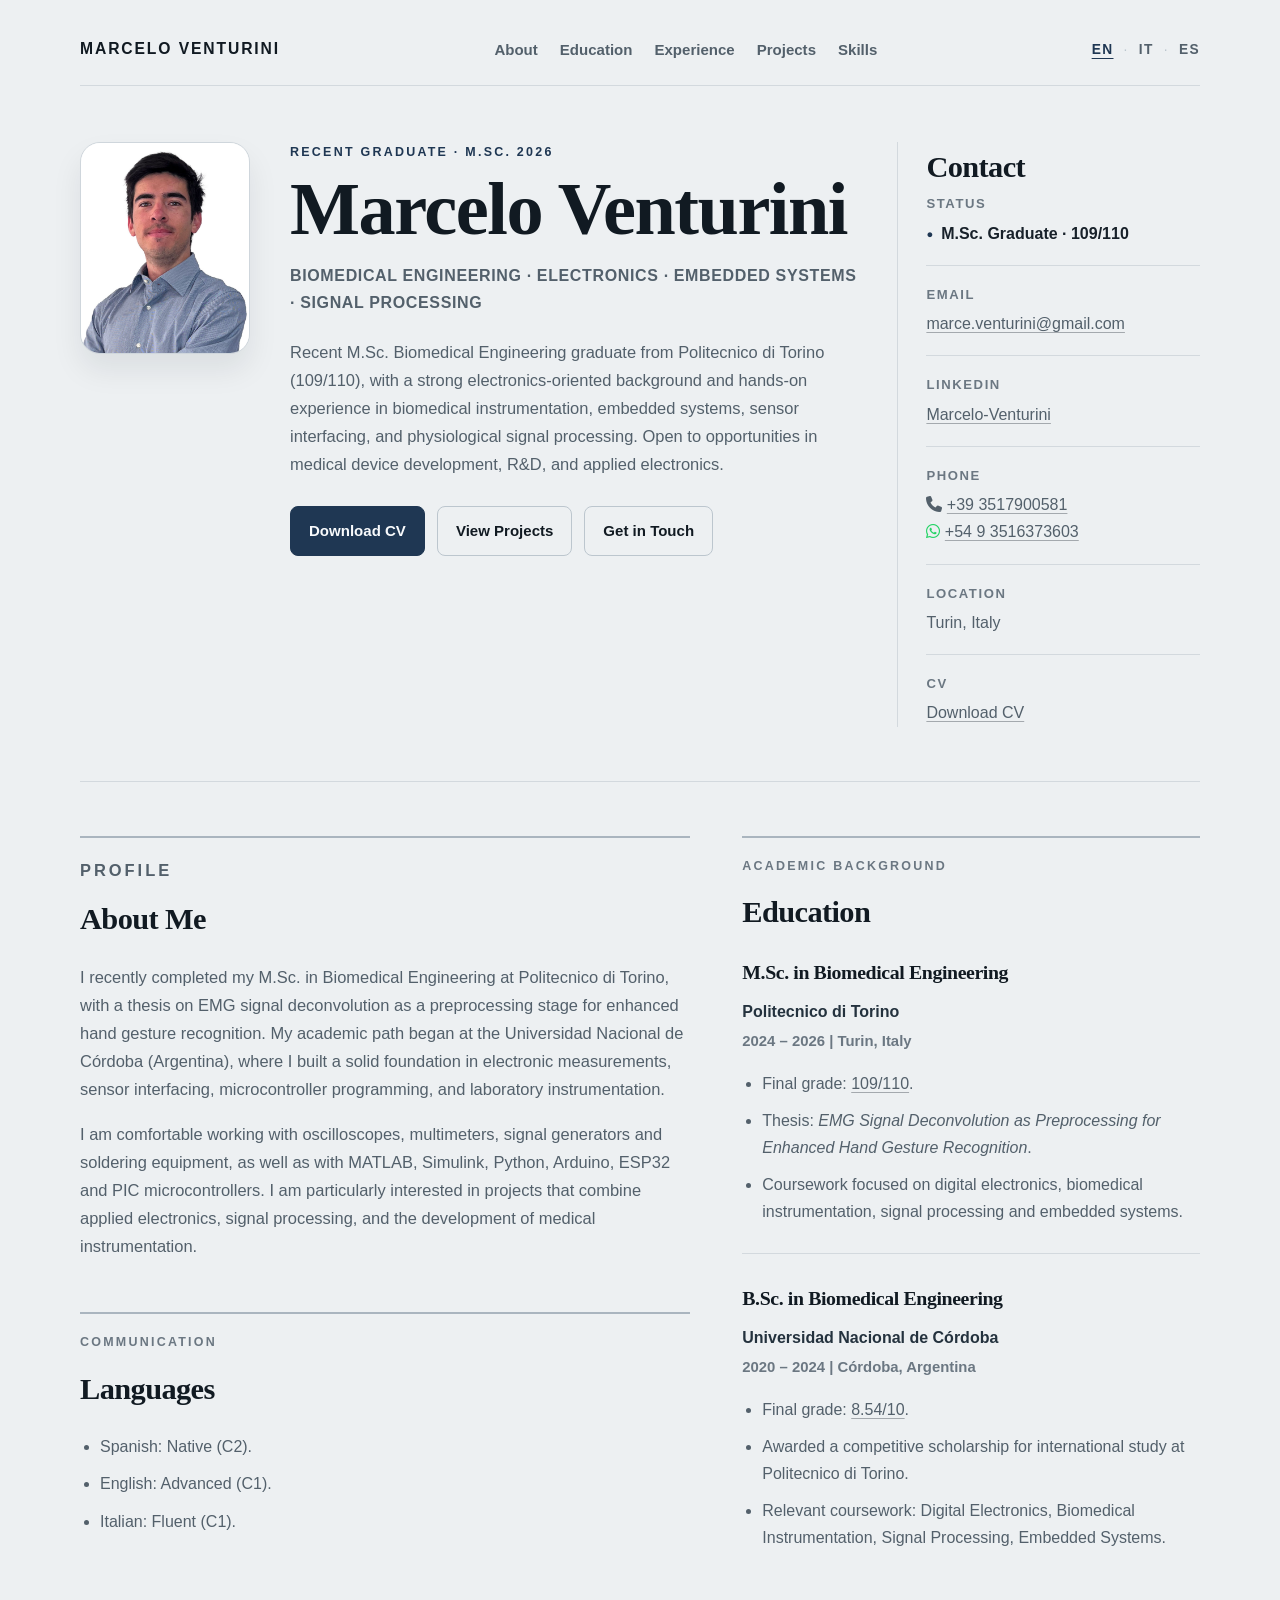
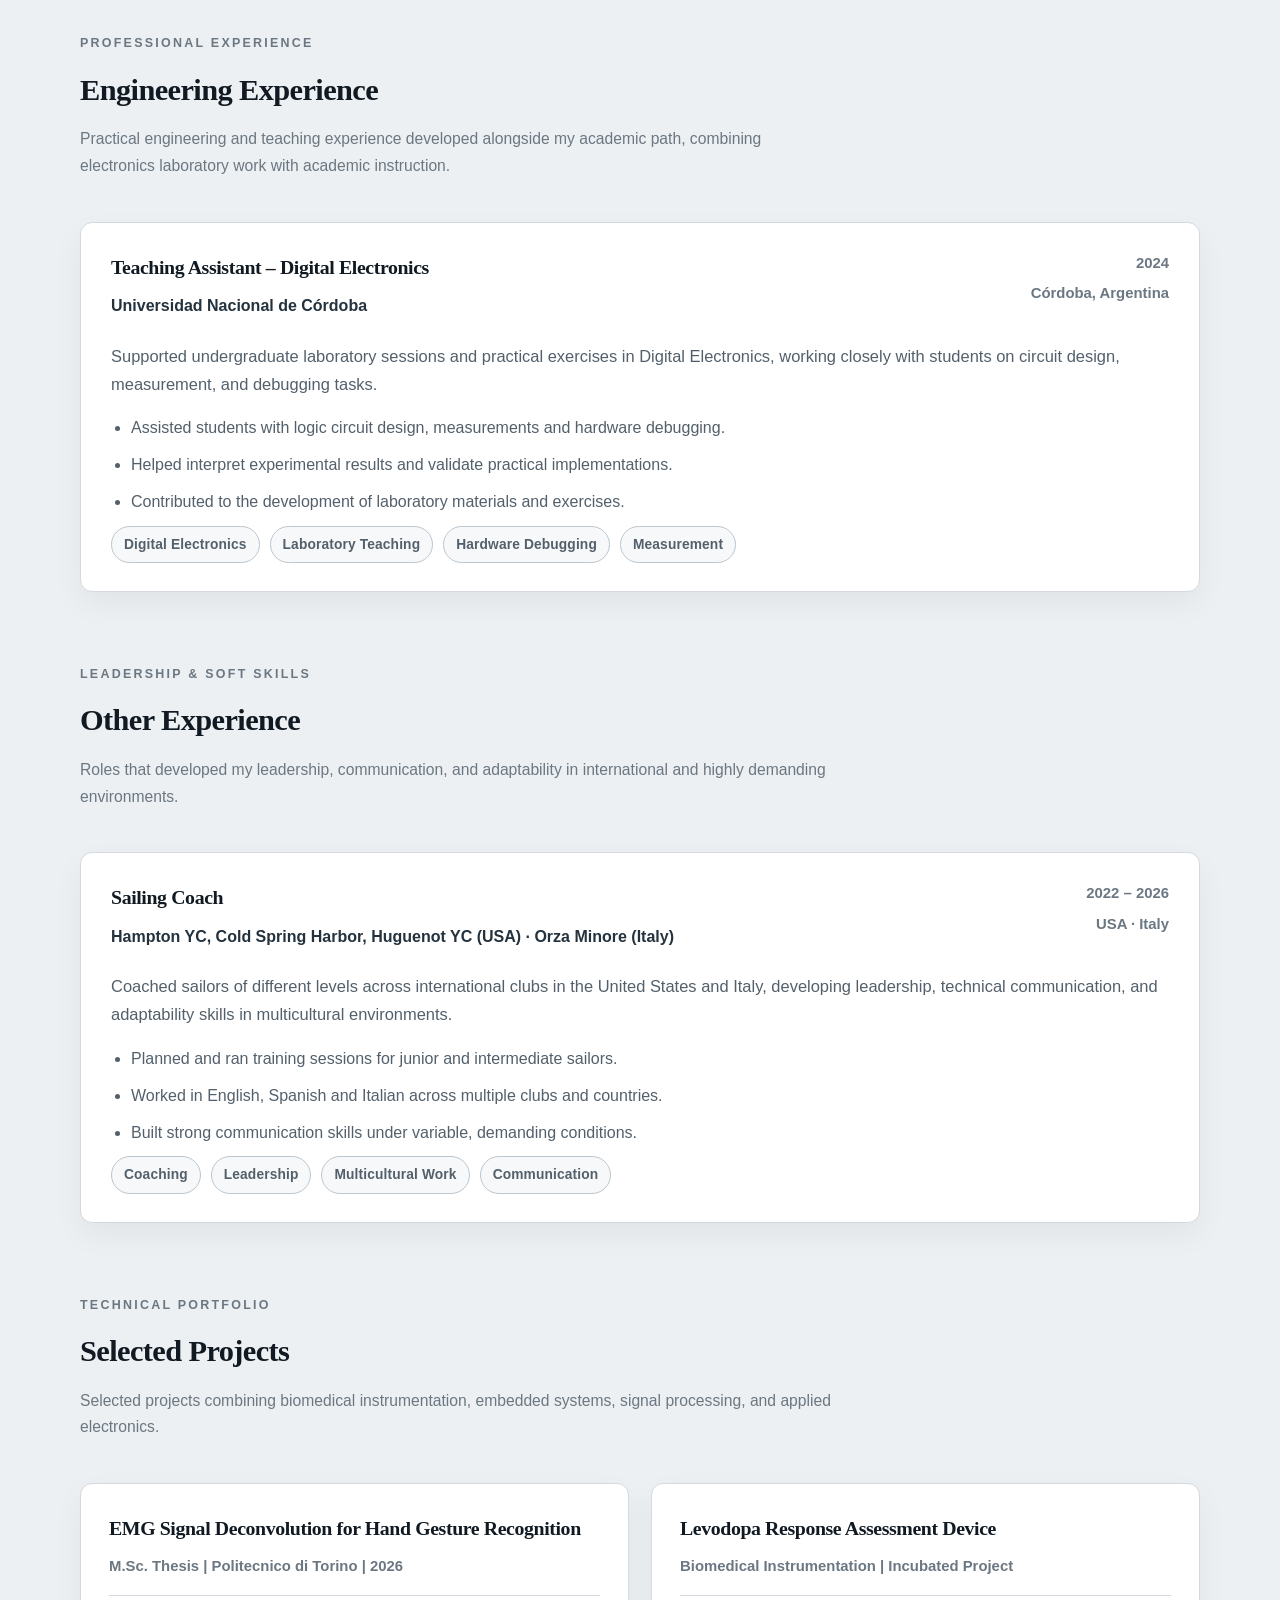
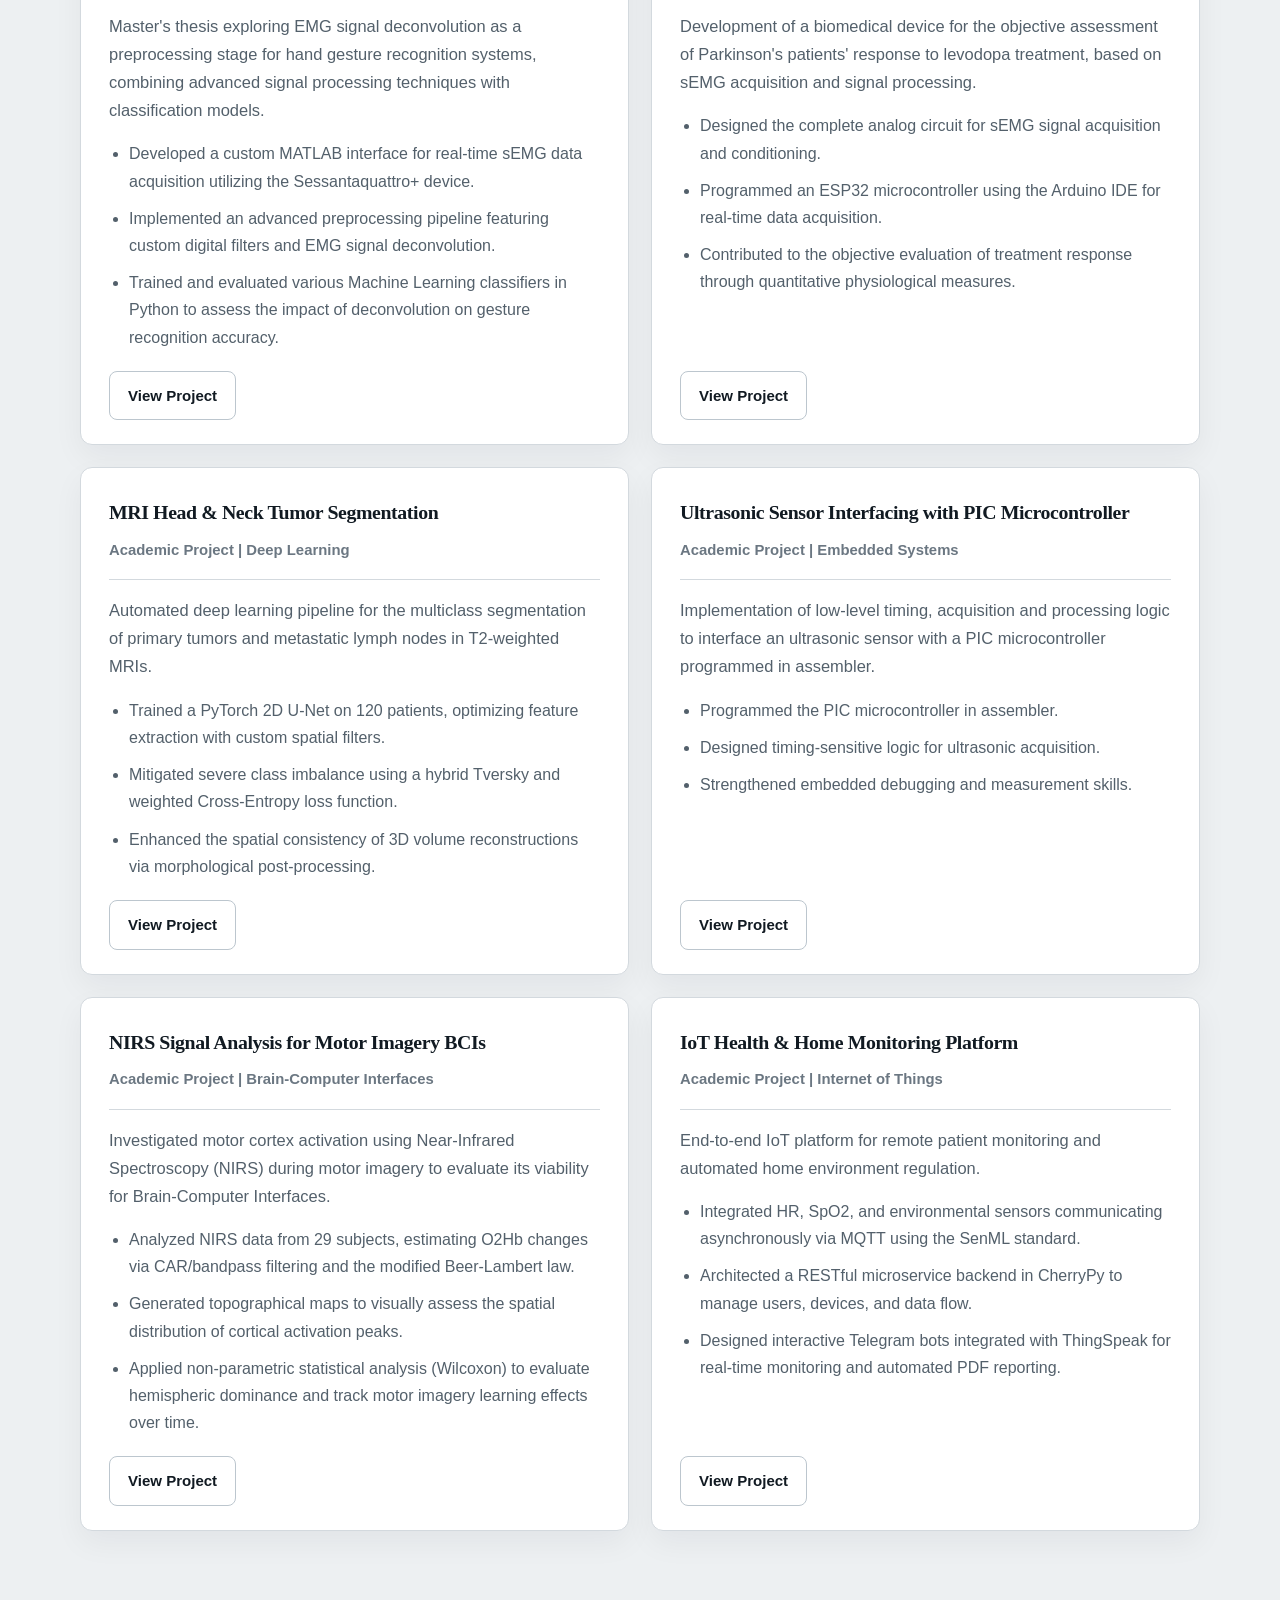
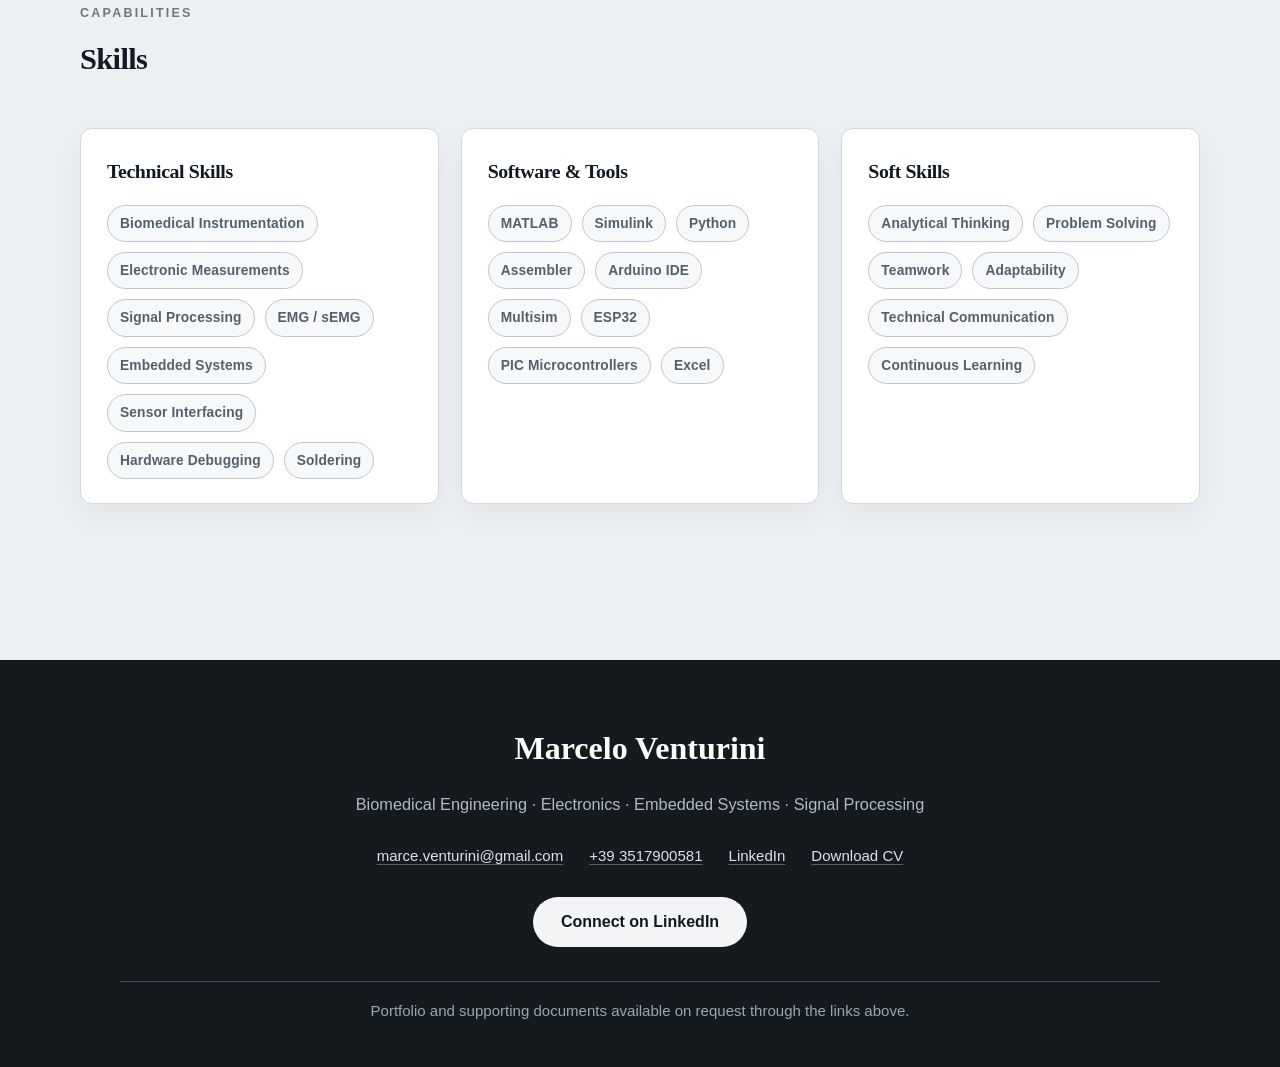
==== commit 9031b755: "updated experience" ====
--- a/index.html
+++ b/index.html
@@ -243,7 +243,7 @@
                 <p class="experience-company">Hampton YC, Cold Spring Harbor, Huguenot YC (USA) · Orza Minore (Italy)</p>
               </div>
               <div class="experience-meta">
-                <span>2022 – 2025</span>
+                <span>2022 – 2026</span>
                 <span>USA · Italy</span>
               </div>
             </div>
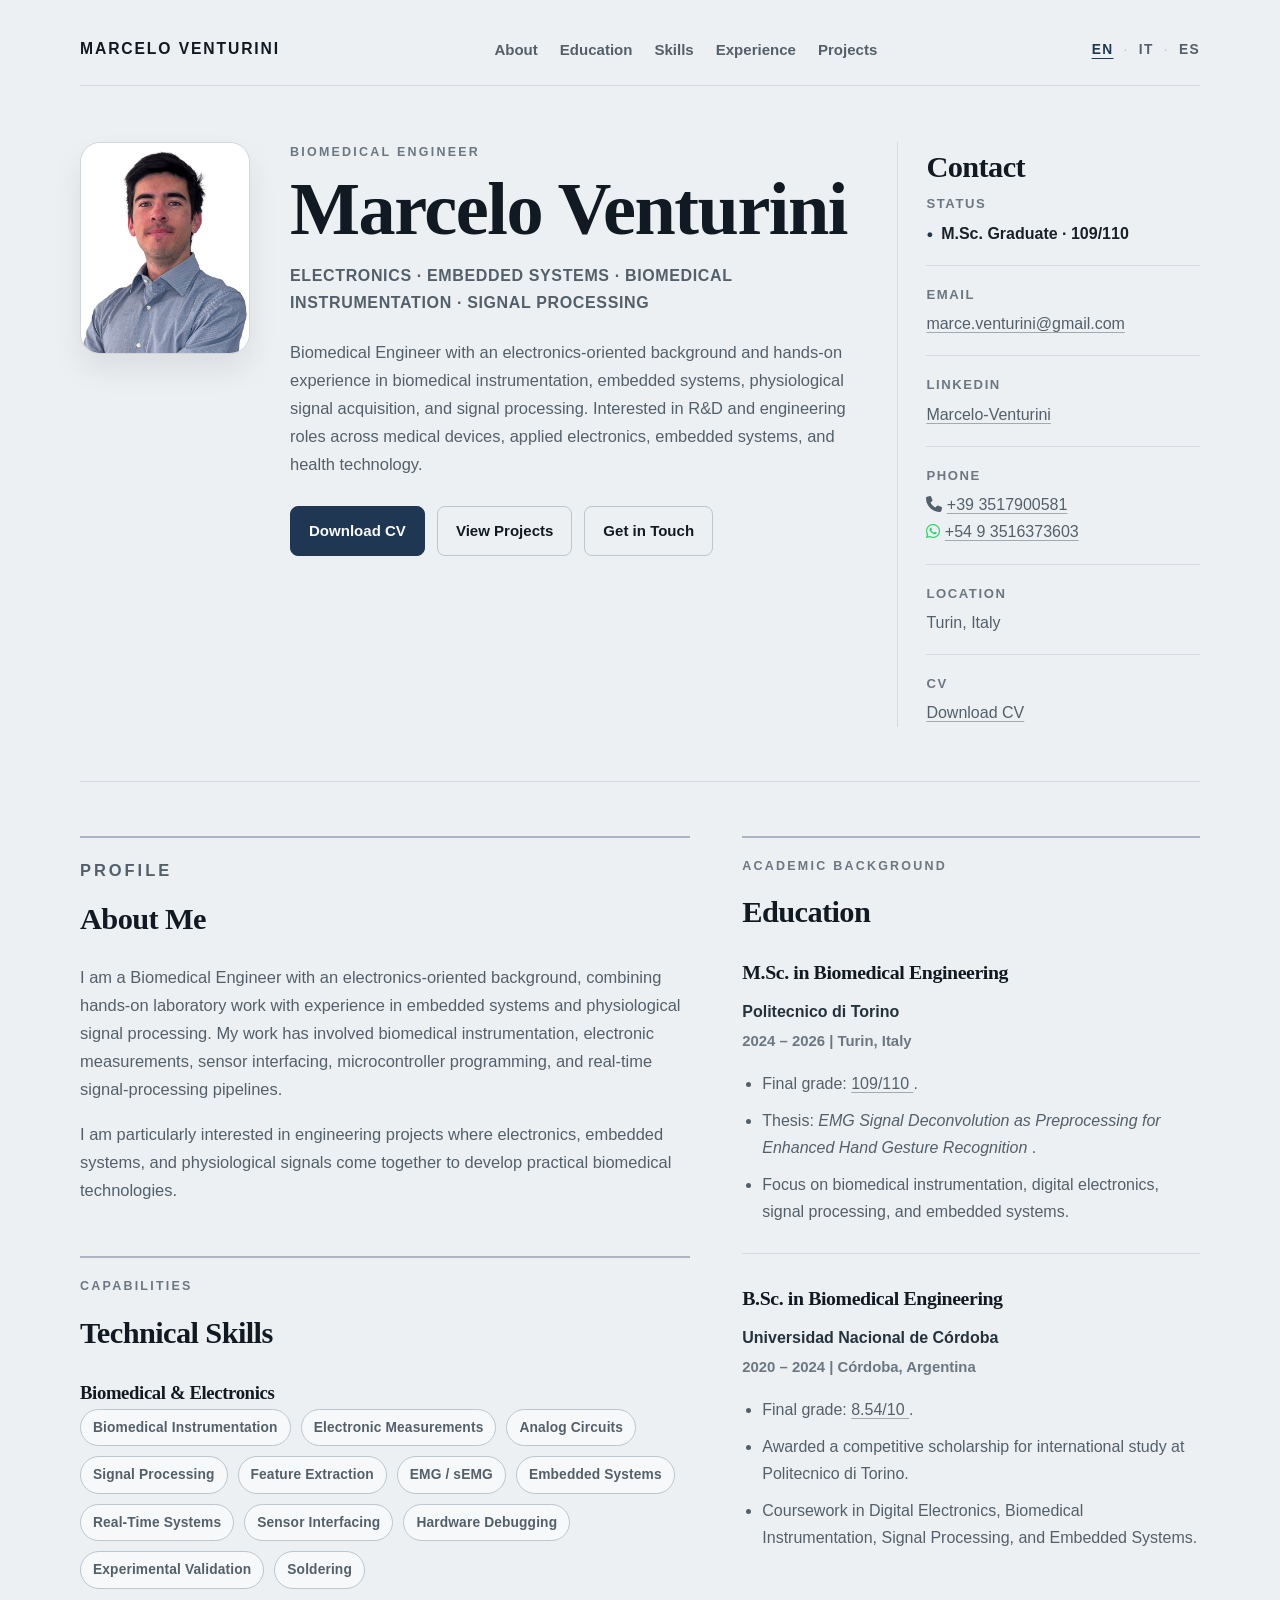
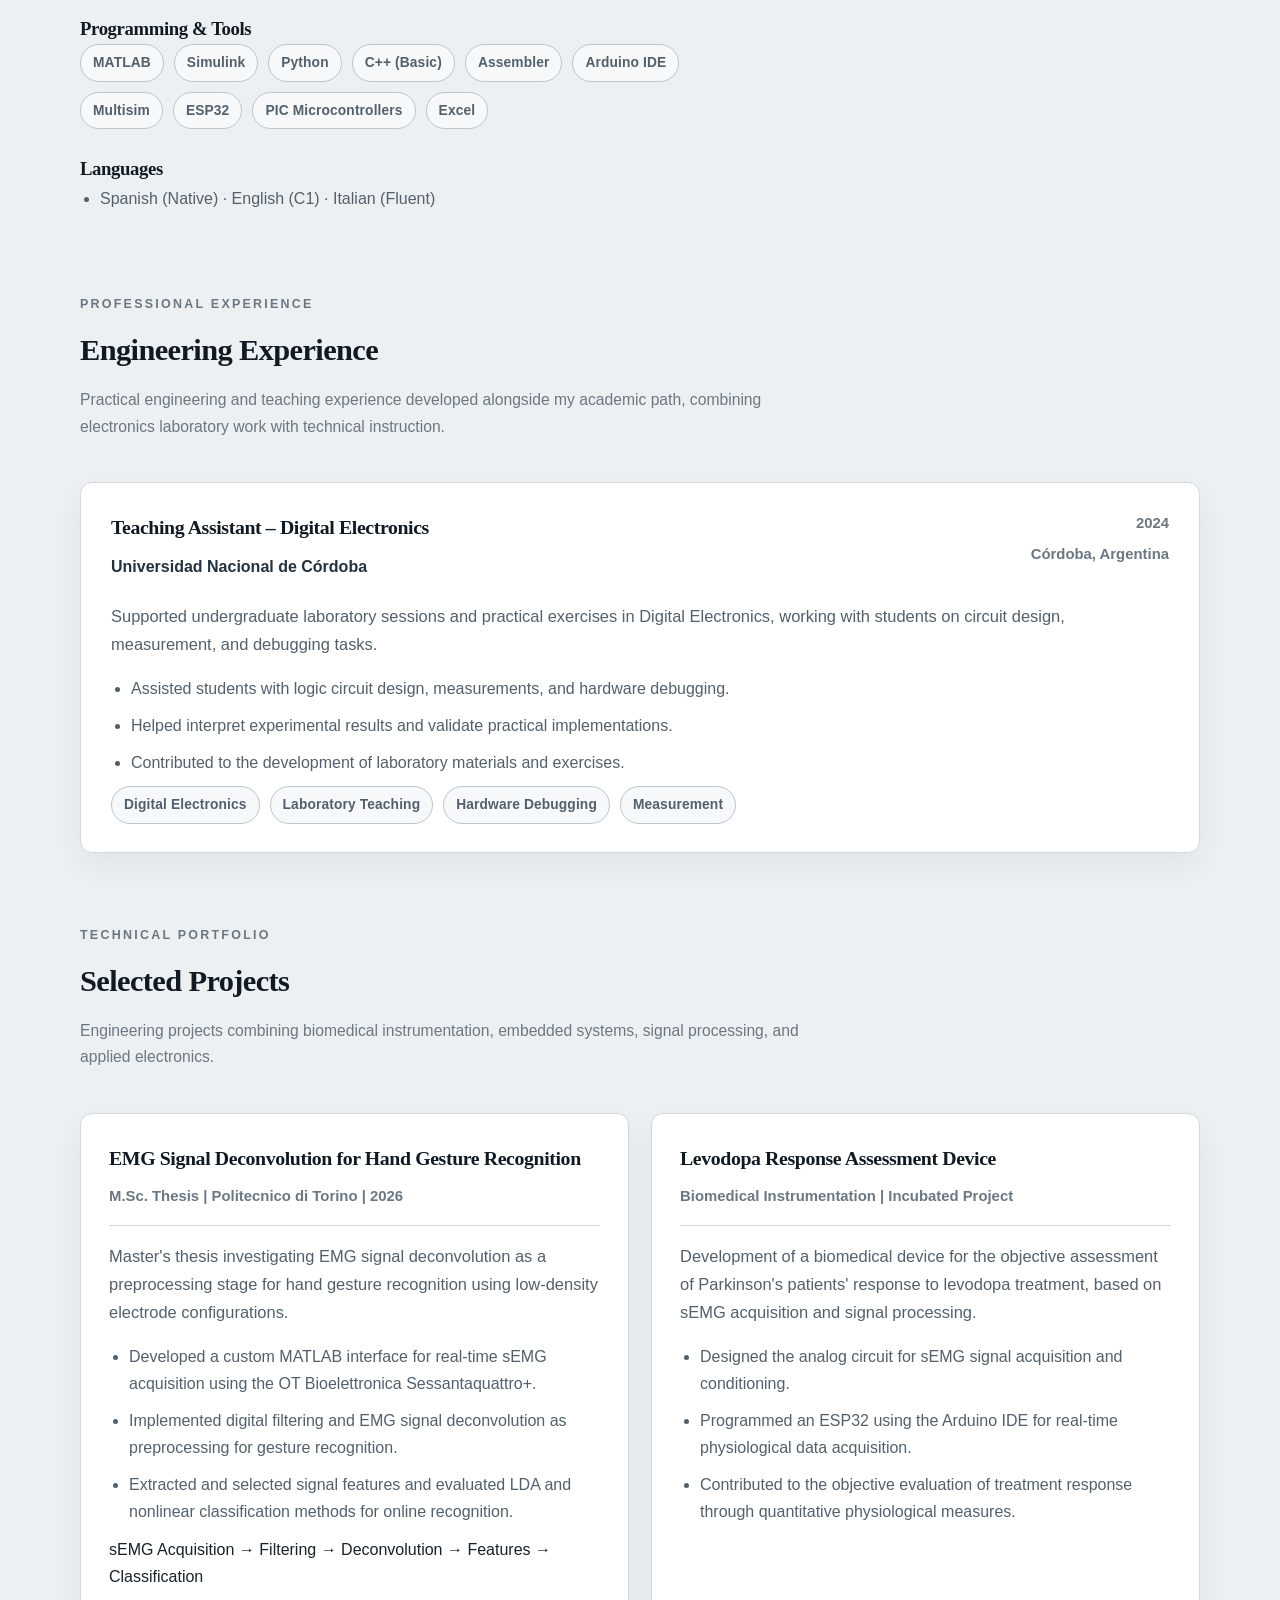
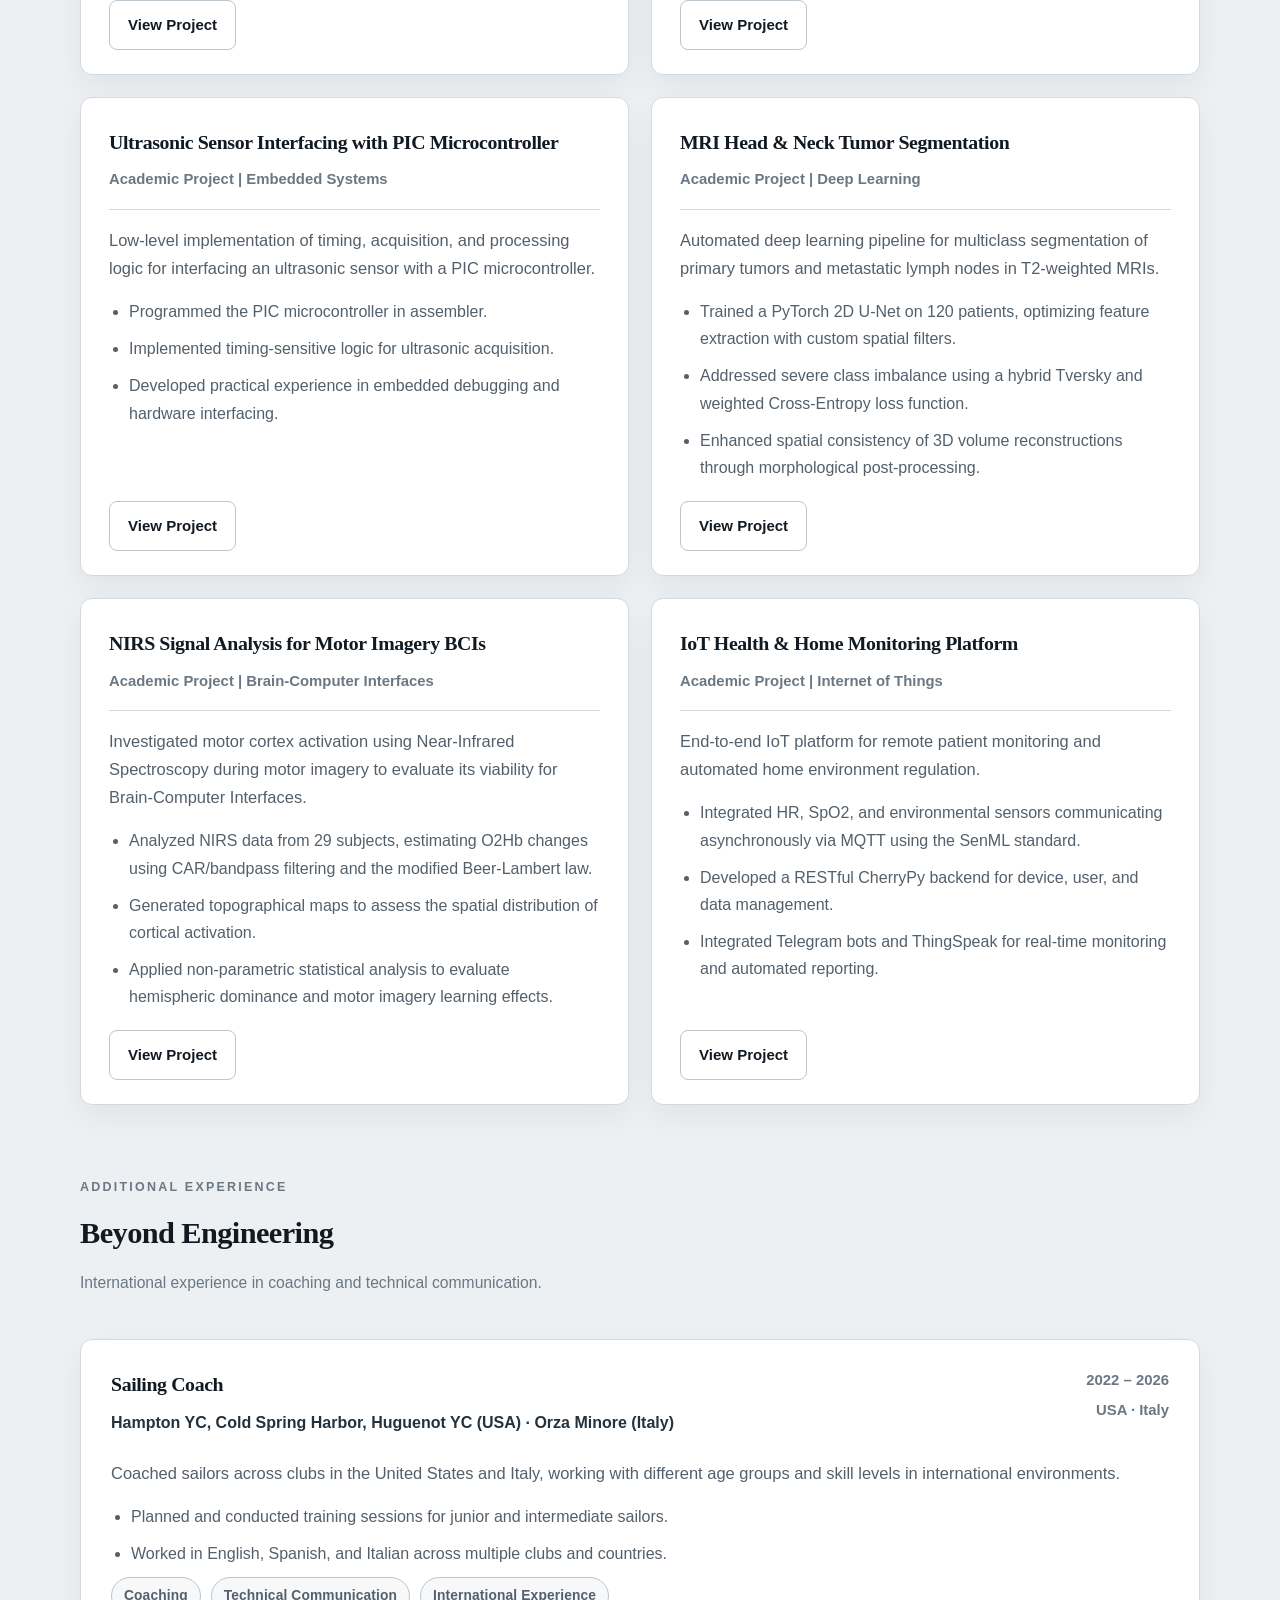
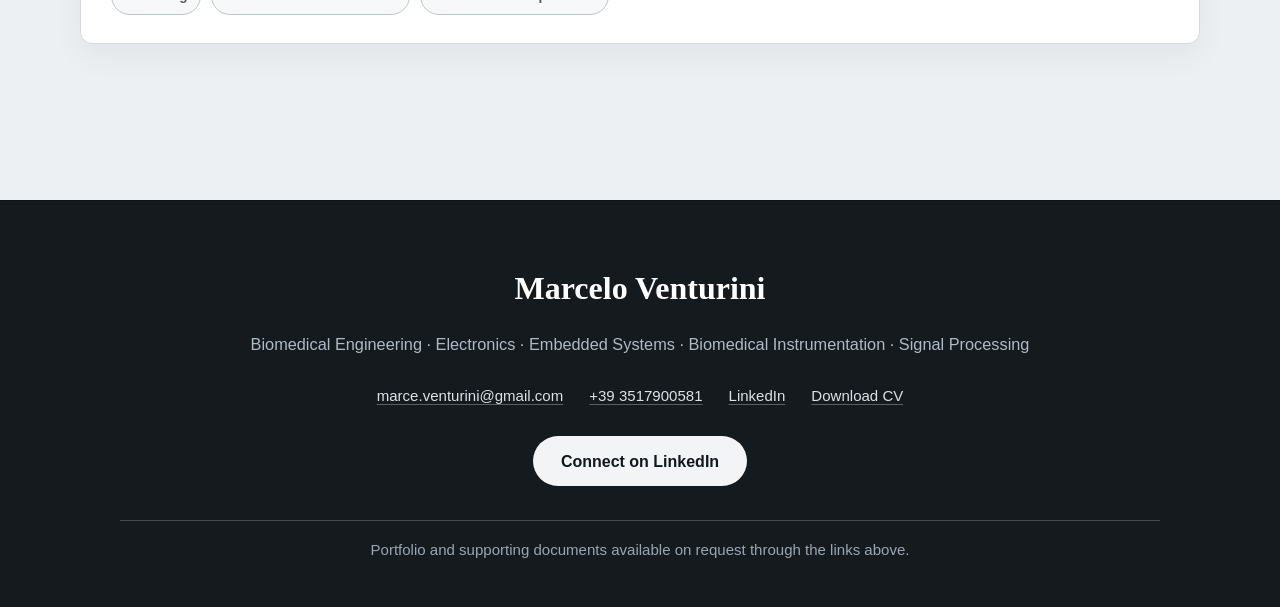
==== commit 7697fd19: "Updated CV and site" ====
--- a/index.html
+++ b/index.html
@@ -8,6 +8,7 @@
   <link rel="stylesheet" href="style.css">
   <link rel="stylesheet" href="https://cdnjs.cloudflare.com/ajax/libs/font-awesome/6.4.0/css/all.min.css">
 </head>
+
 <body class="home-page">
   <div class="site-shell">
 
@@ -18,9 +19,9 @@
       <div class="nav-links">
         <a href="#about">About</a>
         <a href="#education">Education</a>
+        <a href="#skills">Skills</a>
         <a href="#experience">Experience</a>
         <a href="#projects">Projects</a>
-        <a href="#skills">Skills</a>
       </div>
 
       <div class="nav-lang" aria-label="Language">
@@ -32,6 +33,7 @@
       </div>
     </nav>
 
+
     <!-- ============================ HERO ============================ -->
     <header id="home" class="hero">
 
@@ -40,24 +42,33 @@
       </div>
 
       <div class="hero-main">
-        <p class="hero-label hero-label--graduated">Recent Graduate · M.Sc. 2026</p>
+        <p class="hero-label">Biomedical Engineer</p>
+
         <h1>Marcelo Venturini</h1>
-        <p class="hero-role">Biomedical Engineering · Electronics · Embedded Systems · Signal Processing</p>
+
+        <p class="hero-role">
+          Electronics · Embedded Systems · Biomedical Instrumentation · Signal Processing
+        </p>
 
         <div class="home-intro">
           <p>
-            Recent M.Sc. Biomedical Engineering graduate from Politecnico di Torino (109/110),
-            with a strong electronics-oriented background and hands-on experience in
-            biomedical instrumentation, embedded systems, sensor interfacing, and
-            physiological signal processing. Open to opportunities in medical device
-            development, R&amp;D, and applied electronics.
+            Biomedical Engineer with an electronics-oriented background and hands-on
+            experience in biomedical instrumentation, embedded systems, physiological
+            signal acquisition, and signal processing. Interested in R&amp;D and
+            engineering roles across medical devices, applied electronics, embedded
+            systems, and health technology.
           </p>
         </div>
 
         <div class="hero-actions">
-          <a class="button-primary" href="docs/CV_Marcelo_Venturini_EN.pdf" target="_blank">Download CV</a>
+          <a class="button-primary"
+             href="docs/CV_Marcelo_Venturini_EN.pdf"
+             target="_blank">
+            Download CV
+          </a>
+
           <a href="#projects">View Projects</a>
-          <!-- <a href="#experience">View Experience</a> -->
+
           <a href="mailto:marce.venturini@gmail.com">Get in Touch</a>
         </div>
       </div>
@@ -65,436 +76,127 @@
       <aside class="hero-side">
         <div class="contact-block">
           <h2>Contact</h2>
+
           <dl class="contact-list">
+
             <div class="is-graduated">
               <dt>Status</dt>
               <dd>M.Sc. Graduate · 109/110</dd>
             </div>
+
             <div>
               <dt>Email</dt>
-              <dd><a href="mailto:marce.venturini@gmail.com">marce.venturini@gmail.com</a></dd>
-            </div>
+              <dd>
+                <a href="mailto:marce.venturini@gmail.com">
+                  marce.venturini@gmail.com
+                </a>
+              </dd>
+            </div>
+
             <div>
               <dt>LinkedIn</dt>
-              <dd><a href="https://www.linkedin.com/in/marcelo-venturini-04aa05134/" target="_blank">Marcelo-Venturini</a></dd>
-            </div>
+              <dd>
+                <a href="https://www.linkedin.com/in/marcelo-venturini-04aa05134/"
+                   target="_blank">
+                  Marcelo-Venturini
+                </a>
+              </dd>
+            </div>
+
             <div>
               <dt>Phone</dt>
-              <dd><i class="fas fa-phone"></i> <a href="tel:+393517900581">+39 3517900581</a></dd>
-              <dd><i class="fab fa-whatsapp" style="color: #25D366;"></i> <a href="https://wa.me/5493516373603">+54 9 3516373603</a></dd>
-            </div>
+              <dd>
+                <i class="fas fa-phone"></i>
+                <a href="tel:+393517900581">+39 3517900581</a>
+                <dd><i class="fab fa-whatsapp" style="color: #25D366;"></i> <a href="https://wa.me/5493516373603">+54 9 3516373603</a></dd>
+              </dd>
+            </div>
+
             <div>
               <dt>Location</dt>
               <dd>Turin, Italy</dd>
             </div>
+
             <div>
               <dt>CV</dt>
-              <dd><a href="docs/CV_Marcelo_Venturini_EN.pdf" target="_blank">Download CV</a></dd>
-            </div>
+              <dd>
+                <a href="docs/CV_Marcelo_Venturini_EN.pdf"
+                   target="_blank">
+                  Download CV
+                </a>
+              </dd>
+            </div>
+
           </dl>
         </div>
       </aside>
 
     </header>
+
 
     <!-- ============================ MAIN ============================ -->
     <main class="home-content">
 
-      <!-- ============= INTRO LAYOUT (About + Languages | Education) ============= -->
+
+      <!-- ============================ INTRO & SKILLS ============================ -->
       <section class="intro-layout">
 
         <div class="intro-column intro-column-main">
 
+          <!-- ABOUT -->
           <section id="about" class="content-block about-block">
+
             <div class="section-heading">
               <p class="section-label">Profile</p>
               <h2>About Me</h2>
             </div>
+
             <p>
-              I recently completed my M.Sc. in Biomedical Engineering at Politecnico di Torino,
-              with a thesis on EMG signal deconvolution as a preprocessing stage for enhanced
-              hand gesture recognition. My academic path began at the Universidad Nacional de
-              Córdoba (Argentina), where I built a solid foundation in electronic measurements,
-              sensor interfacing, microcontroller programming, and laboratory instrumentation.
-            </p>
+              I am a Biomedical Engineer with an electronics-oriented background,
+              combining hands-on laboratory work with experience in embedded systems
+              and physiological signal processing. My work has involved biomedical
+              instrumentation, electronic measurements, sensor interfacing,
+              microcontroller programming, and real-time signal-processing pipelines.
+            </p>
+
             <p>
-              I am comfortable working with oscilloscopes, multimeters, signal generators and
-              soldering equipment, as well as with MATLAB, Simulink, Python, Arduino, ESP32 and
-              PIC microcontrollers. I am particularly interested in projects that combine
-              applied electronics, signal processing, and the development of medical
-              instrumentation.
-            </p>
+              I am particularly interested in engineering projects where electronics,
+              embedded systems, and physiological signals come together to develop
+              practical biomedical technologies.
+            </p>
+
           </section>
 
-          <section id="languages" class="sidebar-block">
+          <!-- SKILLS & LANGUAGES -->
+          <section id="skills" class="sidebar-block">
+            
             <div class="section-heading">
-              <p class="section-label">Communication</p>
-              <h2>Languages</h2>
-            </div>
-            <ul class="compact-list">
-              <li>Spanish: Native (C2).</li>
-              <li>English: Advanced (C1).</li>
-              <li>Italian: Fluent (C1).</li>
-            </ul>
-          </section>
-
-        </div>
-
-        <div class="intro-column intro-column-secondary">
-
-          <section id="education" class="sidebar-block">
-            <div class="section-heading">
-              <p class="section-label">Academic Background</p>
-              <h2>Education</h2>
-            </div>
-
-            <article class="credential-item">
-              <h3>M.Sc. in Biomedical Engineering</h3>
-              <p class="credential-institution">Politecnico di Torino</p>
-              <p class="credential-meta">2024 – 2026 | Turin, Italy</p>
-              <ul class="compact-list">
-                <li>Final grade: <a href="Certificates/PoliTo_Degree.pdf" target="_blank">109/110</a>.</li>
-                <li>Thesis: <em>EMG Signal Deconvolution as Preprocessing for Enhanced Hand Gesture Recognition</em>.</li>
-                <li>Coursework focused on digital electronics, biomedical instrumentation, signal processing and embedded systems.</li>
-              </ul>
-            </article>
-
-            <article class="credential-item">
-              <h3>B.Sc. in Biomedical Engineering</h3>
-              <p class="credential-institution">Universidad Nacional de Córdoba</p>
-              <p class="credential-meta">2020 – 2024 | Córdoba, Argentina</p>
-              <ul class="compact-list">
-                <li>Final grade: <a href="Certificates/Academic_Transcript_UNC.pdf" target="_blank">8.54/10</a>.</li>
-                <li>Awarded a competitive scholarship for international study at Politecnico di Torino.</li>
-                <li>Relevant coursework: Digital Electronics, Biomedical Instrumentation, Signal Processing, Embedded Systems.</li>
-              </ul>
-            </article>
-          </section>
-
-        </div>
-
-      </section>
-
-      <!-- ============================ ENGINEERING EXPERIENCE ============================ -->
-      <section id="experience" class="content-section">
-        <div class="section-heading">
-          <p class="section-label">Professional Experience</p>
-          <h2>Engineering Experience</h2>
-          <p class="section-subtitle">
-            Practical engineering and teaching experience developed alongside my
-            academic path, combining electronics laboratory work with academic instruction.
-          </p>
-        </div>
-
-        <div class="experience-list">
-
-          <article class="experience-card">
-            <div class="experience-header">
-              <div>
-                <h3>Teaching Assistant – Digital Electronics</h3>
-                <p class="experience-company">Universidad Nacional de Córdoba</p>
-              </div>
-              <div class="experience-meta">
-                <span>2024</span>
-                <span>Córdoba, Argentina</span>
-              </div>
-            </div>
-
-            <p class="experience-summary">
-              Supported undergraduate laboratory sessions and practical exercises
-              in Digital Electronics, working closely with students on circuit
-              design, measurement, and debugging tasks.
-            </p>
-
-            <ul class="experience-highlights">
-              <li>Assisted students with logic circuit design, measurements and hardware debugging.</li>
-              <li>Helped interpret experimental results and validate practical implementations.</li>
-              <li>Contributed to the development of laboratory materials and exercises.</li>
-            </ul>
-
-            <div class="experience-tags">
-              <span class="tag">Digital Electronics</span>
-              <span class="tag">Laboratory Teaching</span>
-              <span class="tag">Hardware Debugging</span>
-              <span class="tag">Measurement</span>
-            </div>
-          </article>
-
-        </div>
-      </section>
-
-      <!-- ============================ OTHER EXPERIENCE ============================ -->
-      <section id="other-experience" class="content-section">
-        <div class="section-heading">
-          <p class="section-label">Leadership & Soft Skills</p>
-          <h2>Other Experience</h2>
-          <p class="section-subtitle">
-            Roles that developed my leadership, communication, and adaptability
-            in international and highly demanding environments.
-          </p>
-        </div>
-
-        <div class="experience-list">
-
-          <article class="experience-card">
-            <div class="experience-header">
-              <div>
-                <h3>Sailing Coach</h3>
-                <p class="experience-company">Hampton YC, Cold Spring Harbor, Huguenot YC (USA) · Orza Minore (Italy)</p>
-              </div>
-              <div class="experience-meta">
-                <span>2022 – 2026</span>
-                <span>USA · Italy</span>
-              </div>
-            </div>
-
-            <p class="experience-summary">
-              Coached sailors of different levels across international clubs in the
-              United States and Italy, developing leadership, technical communication,
-              and adaptability skills in multicultural environments.
-            </p>
-
-            <ul class="experience-highlights">
-              <li>Planned and ran training sessions for junior and intermediate sailors.</li>
-              <li>Worked in English, Spanish and Italian across multiple clubs and countries.</li>
-              <li>Built strong communication skills under variable, demanding conditions.</li>
-            </ul>
-
-            <div class="experience-tags">
-              <span class="tag">Coaching</span>
-              <span class="tag">Leadership</span>
-              <span class="tag">Multicultural Work</span>
-              <span class="tag">Communication</span>
-            </div>
-          </article>
-
-        </div>
-      </section>
-
-      <!-- ============================ PROJECTS ============================ -->
-      <section id="projects" class="content-section">
-        <div class="section-heading">
-          <p class="section-label">Technical Portfolio</p>
-          <h2>Selected Projects</h2>
-          <p class="section-subtitle">
-            Selected projects combining biomedical instrumentation, embedded
-            systems, signal processing, and applied electronics.
-          </p>
-        </div>
-
-        <div class="projects-grid">
-
-          <!-- PROJECT 1 — Thesis -->
-          <article class="project-card">
-            <div class="project-top">
-              <h3>EMG Signal Deconvolution for Hand Gesture Recognition</h3>
-              <p class="project-context">M.Sc. Thesis | Politecnico di Torino | 2026</p>
-            </div>
-
-            <p class="project-summary">
-              Master's thesis exploring EMG signal deconvolution as a preprocessing
-              stage for hand gesture recognition systems, combining advanced signal
-              processing techniques with classification models.
-            </p>
-
-            <ul class="project-highlights">
-              <li>Developed a custom MATLAB interface for real-time sEMG data acquisition utilizing the Sessantaquattro+ device.</li>
-              <li>Implemented an advanced preprocessing pipeline featuring custom digital filters and EMG signal deconvolution.</li>
-              <li>Trained and evaluated various Machine Learning classifiers in Python to assess the impact of deconvolution on gesture recognition accuracy.</li>
-            </ul>
-
-            <div class="project-links">
-              <a href="Projects/emg-thesis.pdf" target="_blank">View Project</a>
-            </div>
-          </article>
-
-          <article class="project-card">
-            <div class="project-top">
-              <h3>Levodopa Response Assessment Device</h3>
-              <p class="project-context">Biomedical Instrumentation | Incubated Project</p>
-            </div>
-
-            <p class="project-summary">
-              Development of a biomedical device for the objective
-              assessment of Parkinson's patients' response to levodopa treatment,
-              based on sEMG acquisition and signal processing.
-            </p>
-
-            <ul class="project-highlights">
-              <li>Designed the complete analog circuit for sEMG signal acquisition and conditioning.</li>
-              <li>Programmed an ESP32 microcontroller using the Arduino IDE for real-time data acquisition.</li>
-              <li>Contributed to the objective evaluation of treatment response through quantitative physiological measures.</li>
-            </ul>
-
-            <div class="project-links">
-              <a href="Projects/levodopa-device.pdf" target="_blank">View Project</a>
-            </div>
-          </article>
-          
-          <!-- PROJECT 3 — MRI Tumor Segmentation -->
-          <article class="project-card">
-            <div class="project-top">
-              <h3>MRI Head &amp; Neck Tumor Segmentation</h3>
-              <p class="project-context">Academic Project | Deep Learning</p>
-            </div>
-
-            <p class="project-summary">
-              Automated deep learning pipeline for the multiclass segmentation of primary tumors and metastatic lymph nodes in T2-weighted MRIs.
-            </p>
-
-            <ul class="project-highlights">
-              <li>Trained a PyTorch 2D U-Net on 120 patients, optimizing feature extraction with custom spatial filters.</li>
-              <li>Mitigated severe class imbalance using a hybrid Tversky and weighted Cross-Entropy loss function.</li>
-              <li>Enhanced the spatial consistency of 3D volume reconstructions via morphological post-processing.</li>
-            </ul>
-
-            <div class="project-links">
-              <a href="Projects/eim.pdf" target="_blank">View Project</a>
-            </div>
-          </article>
-
-          <!-- PROJECT 4 — Ultrasonic + PIC -->
-          <article class="project-card">
-            <div class="project-top">
-              <h3>Ultrasonic Sensor Interfacing with PIC Microcontroller</h3>
-              <p class="project-context">Academic Project | Embedded Systems</p>
-            </div>
-
-            <p class="project-summary">
-              Implementation of low-level timing, acquisition and processing logic
-              to interface an ultrasonic sensor with a PIC microcontroller programmed
-              in assembler.
-            </p>
-
-            <ul class="project-highlights">
-              <li>Programmed the PIC microcontroller in assembler.</li>
-              <li>Designed timing-sensitive logic for ultrasonic acquisition.</li>
-              <li>Strengthened embedded debugging and measurement skills.</li>
-            </ul>
-
-            <div class="project-links">
-              <a href="Projects/ultrasonic-pic.pdf" target="_blank">View Project</a>
-            </div>
-          </article>
-
-          <!-- PROJECT 5 — Sleep Apnea Framework -->
-          <!-- <article class="project-card">
-            <div class="project-top">
-              <h3>Multimodal and Multiscale Framework for Sleep Apnea Diagnosis</h3>
-              <p class="project-context">Academic Project | Multiscale and Multimodal Biocybernetics</p>
-            </div>
-
-            <p class="project-summary">
-              Introduced a cost-effective, home-based diagnostic framework leveraging SPO2, PAT, and snoring signals to detect sleep apnea events.
-            </p>
-
-            <ul class="project-highlights">
-              <li>Developed a Gated Recurrent Unit (GRU) network with a target replication strategy to capture temporal data dependencies.</li>
-              <li>Fused multiple data streams operating at different time scales to identify events through macro-level indicators and micro-level cues.</li>
-              <li>Addressed class imbalance using macro F1-score evaluation and integrated explainability to highlight significant signal segments.</li>
-              <li>Proposed a biocybernetic loop to facilitate personalized interventions by combining AI predictions with clinical expertise.</li>
-            </ul>
-
-            <div class="project-links">
-              <a href="Projects/mmb.pdf" target="_blank">View Project</a>
-            </div>
-          </article> -->
-<article class="project-card">
-            <div class="project-top">
-              <h3>NIRS Signal Analysis for Motor Imagery BCIs</h3>
-              <p class="project-context">Academic Project | Brain-Computer Interfaces</p>
-            </div>
-
-            <p class="project-summary">
-              Investigated motor cortex activation using Near-Infrared Spectroscopy (NIRS) during motor imagery to evaluate its viability for Brain-Computer Interfaces.
-            </p>
-
-            <ul class="project-highlights">
-              <li>Analyzed NIRS data from 29 subjects, estimating O2Hb changes via CAR/bandpass filtering and the modified Beer-Lambert law.</li>
-              <li>Generated topographical maps to visually assess the spatial distribution of cortical activation peaks.</li>
-              <li>Applied non-parametric statistical analysis (Wilcoxon) to evaluate hemispheric dominance and track motor imagery learning effects over time.</li>
-            </ul>
-
-            <div class="project-links">
-              <a href="Projects/neuro.pdf" target="_blank">View Project</a>
-            </div>
-          </article>
-<article class="project-card">
-            <div class="project-top">
-              <h3>IoT Health &amp; Home Monitoring Platform</h3>
-              <p class="project-context">Academic Project | Internet of Things</p>
-            </div>
-
-            <p class="project-summary">
-              End-to-end IoT platform for remote patient monitoring and automated home environment regulation.
-            </p>
-
-            <ul class="project-highlights">
-              <li>Integrated HR, SpO2, and environmental sensors communicating asynchronously via MQTT using the SenML standard.</li>
-              <li>Architected a RESTful microservice backend in CherryPy to manage users, devices, and data flow.</li>
-              <!-- <li>Developed a control service to trigger automated smart home actuations based on custom patient thresholds.</li> -->
-              <li>Designed interactive Telegram bots integrated with ThingSpeak for real-time monitoring and automated PDF reporting.</li>
-            </ul>
-
-            <div class="project-links">
-              <a href="Projects/iot.pdf" target="_blank">View Project</a>
-            </div>
-          </article>
-          <!-- PROJECT 8 — Leg Extension Biomechanics -->
-          <!-- <article class="project-card">
-            <div class="project-top">
-              <h3>Analysis of External Work in Leg Extension Strategies</h3>
-              <p class="project-context">Academic Project | Smart Measurements in Sports</p>
-            </div>
-
-            <p class="project-summary">
-              Analyzed and compared the total external mechanical work generated during leg extension exercises performed to muscular failure under constant versus progressively increasing load strategies[cite: 10].
-            </p>
-
-            <ul class="project-highlights">
-              <li>Collected kinematic data from subjects using a smartphone accelerometer (Physics Toolbox Suite) mounted on a Technogym leg extension machine[cite: 10].</li>
-              <li>Processed z-axis acceleration data in MATLAB using Butterworth low-pass filtering, numerical integration, and linear detrending to calculate vertical displacement[cite: 10].</li>
-              <li>Calculated the external work ($L = m \cdot g \cdot h$) per repetition and aggregated the data to evaluate the efficiency of the training protocols[cite: 10].</li>
-              <li>Demonstrated that a constant load strategy yields higher total external work by allowing a greater volume of repetitions before failure compared to a variable load strategy[cite: 10].</li>
-            </ul>
-
-            <div class="project-links">
-              <a href="Projects/sport.pdf" target="_blank">View Project</a>
-            </div>
-          </article> -->
-
-        </div>
-      </section>
-
-      <!-- ============================ SKILLS ============================ -->
-      <section id="skills" class="content-section">
-        <div class="section-heading">
-          <p class="section-label">Capabilities</p>
-          <h2>Skills</h2>
-        </div>
-
-        <div class="skills-grid">
-
-          <section class="skills-card">
-            <h3>Technical Skills</h3>
-            <div class="tags">
+              <p class="section-label">Capabilities</p>
+              <h2>Technical Skills</h2>
+            </div>
+
+            <h3>Biomedical &amp; Electronics</h3>
+            <div class="tags" style="margin-bottom: 1.5rem;">
               <span class="tag">Biomedical Instrumentation</span>
               <span class="tag">Electronic Measurements</span>
+              <span class="tag">Analog Circuits</span>
               <span class="tag">Signal Processing</span>
+              <span class="tag">Feature Extraction</span>
               <span class="tag">EMG / sEMG</span>
               <span class="tag">Embedded Systems</span>
+              <span class="tag">Real-Time Systems</span>
               <span class="tag">Sensor Interfacing</span>
               <span class="tag">Hardware Debugging</span>
+              <span class="tag">Experimental Validation</span>
               <span class="tag">Soldering</span>
             </div>
-          </section>
-
-          <section class="skills-card">
-            <h3>Software &amp; Tools</h3>
-            <div class="tags">
+
+            <h3>Programming &amp; Tools</h3>
+            <div class="tags" style="margin-bottom: 1.5rem;">
               <span class="tag">MATLAB</span>
               <span class="tag">Simulink</span>
               <span class="tag">Python</span>
+              <span class="tag">C++ (Basic)</span>
               <span class="tag">Assembler</span>
               <span class="tag">Arduino IDE</span>
               <span class="tag">Multisim</span>
@@ -502,47 +204,652 @@
               <span class="tag">PIC Microcontrollers</span>
               <span class="tag">Excel</span>
             </div>
+
+            <h3>Languages</h3>
+            <ul class="compact-list">
+              <li>Spanish (Native) · English (C1) · Italian (Fluent)</li>
+            </ul>
+
           </section>
 
-          <section class="skills-card">
-            <h3>Soft Skills</h3>
-            <div class="tags">
-              <span class="tag">Analytical Thinking</span>
-              <span class="tag">Problem Solving</span>
-              <!-- <span class="tag">Hands-on Engineering</span> -->
-              <span class="tag">Teamwork</span>
-              <span class="tag">Adaptability</span>
+        </div>
+
+
+        <!-- ============================ EDUCATION ============================ -->
+        <div class="intro-column intro-column-secondary">
+
+          <section id="education" class="sidebar-block">
+
+            <div class="section-heading">
+              <p class="section-label">Academic Background</p>
+              <h2>Education</h2>
+            </div>
+
+
+            <article class="credential-item">
+
+              <h3>M.Sc. in Biomedical Engineering</h3>
+
+              <p class="credential-institution">
+                Politecnico di Torino
+              </p>
+
+              <p class="credential-meta">
+                2024 – 2026 | Turin, Italy
+              </p>
+
+              <ul class="compact-list">
+                <li>
+                  Final grade:
+                  <a href="Certificates/PoliTo_Degree.pdf" target="_blank">
+                    109/110
+                  </a>.
+                </li>
+
+                <li>
+                  Thesis:
+                  <em>
+                    EMG Signal Deconvolution as Preprocessing for Enhanced Hand Gesture Recognition
+                  </em>.
+                </li>
+
+                <li>
+                  Focus on biomedical instrumentation, digital electronics,
+                  signal processing, and embedded systems.
+                </li>
+              </ul>
+
+            </article>
+
+
+            <article class="credential-item">
+
+              <h3>B.Sc. in Biomedical Engineering</h3>
+
+              <p class="credential-institution">
+                Universidad Nacional de Córdoba
+              </p>
+
+              <p class="credential-meta">
+                2020 – 2024 | Córdoba, Argentina
+              </p>
+
+              <ul class="compact-list">
+                <li>
+                  Final grade:
+                  <a href="Certificates/Academic_Transcript_UNC.pdf" target="_blank">
+                    8.54/10
+                  </a>.
+                </li>
+
+                <li>
+                  Awarded a competitive scholarship for international study
+                  at Politecnico di Torino.
+                </li>
+
+                <li>
+                  Coursework in Digital Electronics, Biomedical Instrumentation,
+                  Signal Processing, and Embedded Systems.
+                </li>
+              </ul>
+
+            </article>
+
+          </section>
+
+        </div>
+
+      </section>
+
+
+      <!-- ============================ ENGINEERING EXPERIENCE ============================ -->
+      <section id="experience" class="content-section">
+
+        <div class="section-heading">
+          <p class="section-label">Professional Experience</p>
+
+          <h2>Engineering Experience</h2>
+
+          <p class="section-subtitle">
+            Practical engineering and teaching experience developed alongside my
+            academic path, combining electronics laboratory work with technical instruction.
+          </p>
+        </div>
+
+
+        <div class="experience-list">
+
+          <article class="experience-card">
+
+            <div class="experience-header">
+
+              <div>
+                <h3>Teaching Assistant – Digital Electronics</h3>
+                <p class="experience-company">
+                  Universidad Nacional de Córdoba
+                </p>
+              </div>
+
+              <div class="experience-meta">
+                <span>2024</span>
+                <span>Córdoba, Argentina</span>
+              </div>
+
+            </div>
+
+
+            <p class="experience-summary">
+              Supported undergraduate laboratory sessions and practical exercises
+              in Digital Electronics, working with students on circuit design,
+              measurement, and debugging tasks.
+            </p>
+
+
+            <ul class="experience-highlights">
+              <li>
+                Assisted students with logic circuit design, measurements,
+                and hardware debugging.
+              </li>
+
+              <li>
+                Helped interpret experimental results and validate
+                practical implementations.
+              </li>
+
+              <li>
+                Contributed to the development of laboratory materials and exercises.
+              </li>
+            </ul>
+
+
+            <div class="experience-tags">
+              <span class="tag">Digital Electronics</span>
+              <span class="tag">Laboratory Teaching</span>
+              <span class="tag">Hardware Debugging</span>
+              <span class="tag">Measurement</span>
+            </div>
+
+          </article>
+
+        </div>
+
+      </section>
+
+
+      <!-- ============================ PROJECTS ============================ -->
+      <section id="projects" class="content-section">
+
+        <div class="section-heading">
+
+          <p class="section-label">Technical Portfolio</p>
+
+          <h2>Selected Projects</h2>
+
+          <p class="section-subtitle">
+            Engineering projects combining biomedical instrumentation,
+            embedded systems, signal processing, and applied electronics.
+          </p>
+
+        </div>
+
+
+        <div class="projects-grid">
+
+
+          <!-- ==================== PROJECT 1 — THESIS ==================== -->
+          <article class="project-card">
+
+            <div class="project-top">
+
+              <h3>
+                EMG Signal Deconvolution for Hand Gesture Recognition
+              </h3>
+
+              <p class="project-context">
+                M.Sc. Thesis | Politecnico di Torino | 2026
+              </p>
+
+            </div>
+
+
+            <p class="project-summary">
+              Master's thesis investigating EMG signal deconvolution as a
+              preprocessing stage for hand gesture recognition using
+              low-density electrode configurations.
+            </p>
+
+
+            <ul class="project-highlights">
+
+              <li>
+                Developed a custom MATLAB interface for real-time sEMG
+                acquisition using the OT Bioelettronica Sessantaquattro+.
+              </li>
+
+              <li>
+                Implemented digital filtering and EMG signal deconvolution
+                as preprocessing for gesture recognition.
+              </li>
+
+              <li>
+                Extracted and selected signal features and evaluated LDA
+                and nonlinear classification methods for online recognition.
+              </li>
+
+            </ul>
+
+
+            <!-- Compact system architecture -->
+            <div class="project-pipeline">
+
+              <span>sEMG Acquisition</span>
+              <span>→</span>
+              <span>Filtering</span>
+              <span>→</span>
+              <span>Deconvolution</span>
+              <span>→</span>
+              <span>Features</span>
+              <span>→</span>
+              <span>Classification</span>
+
+            </div>
+
+
+            <div class="project-links">
+              <a href="Projects/emg-thesis.pdf" target="_blank">
+                View Project
+              </a>
+            </div>
+
+          </article>
+
+
+          <!-- ==================== PROJECT 2 — LEVODOPA ==================== -->
+          <article class="project-card">
+
+            <div class="project-top">
+
+              <h3>
+                Levodopa Response Assessment Device
+              </h3>
+
+              <p class="project-context">
+                Biomedical Instrumentation | Incubated Project
+              </p>
+
+            </div>
+
+
+            <p class="project-summary">
+              Development of a biomedical device for the objective assessment
+              of Parkinson's patients' response to levodopa treatment,
+              based on sEMG acquisition and signal processing.
+            </p>
+
+
+            <ul class="project-highlights">
+
+              <li>
+                Designed the analog circuit for sEMG signal acquisition
+                and conditioning.
+              </li>
+
+              <li>
+                Programmed an ESP32 using the Arduino IDE for real-time
+                physiological data acquisition.
+              </li>
+
+              <li>
+                Contributed to the objective evaluation of treatment response
+                through quantitative physiological measures.
+              </li>
+
+            </ul>
+
+
+            <div class="project-links">
+              <a href="Projects/levodopa-device.pdf" target="_blank">
+                View Project
+              </a>
+            </div>
+
+          </article>
+
+
+          <!-- ==================== PROJECT 3 — PIC ==================== -->
+          <article class="project-card">
+
+            <div class="project-top">
+
+              <h3>
+                Ultrasonic Sensor Interfacing with PIC Microcontroller
+              </h3>
+
+              <p class="project-context">
+                Academic Project | Embedded Systems
+              </p>
+
+            </div>
+
+
+            <p class="project-summary">
+              Low-level implementation of timing, acquisition, and processing
+              logic for interfacing an ultrasonic sensor with a PIC microcontroller.
+            </p>
+
+
+            <ul class="project-highlights">
+
+              <li>
+                Programmed the PIC microcontroller in assembler.
+              </li>
+
+              <li>
+                Implemented timing-sensitive logic for ultrasonic acquisition.
+              </li>
+
+              <li>
+                Developed practical experience in embedded debugging
+                and hardware interfacing.
+              </li>
+
+            </ul>
+
+
+            <div class="project-links">
+              <a href="Projects/ultrasonic-pic.pdf" target="_blank">
+                View Project
+              </a>
+            </div>
+
+          </article>
+
+
+          <!-- ==================== PROJECT 4 — MRI ==================== -->
+          <article class="project-card">
+
+            <div class="project-top">
+
+              <h3>
+                MRI Head &amp; Neck Tumor Segmentation
+              </h3>
+
+              <p class="project-context">
+                Academic Project | Deep Learning
+              </p>
+
+            </div>
+
+
+            <p class="project-summary">
+              Automated deep learning pipeline for multiclass segmentation
+              of primary tumors and metastatic lymph nodes in T2-weighted MRIs.
+            </p>
+
+
+            <ul class="project-highlights">
+
+              <li>
+                Trained a PyTorch 2D U-Net on 120 patients, optimizing
+                feature extraction with custom spatial filters.
+              </li>
+
+              <li>
+                Addressed severe class imbalance using a hybrid Tversky
+                and weighted Cross-Entropy loss function.
+              </li>
+
+              <li>
+                Enhanced spatial consistency of 3D volume reconstructions
+                through morphological post-processing.
+              </li>
+
+            </ul>
+
+
+            <div class="project-links">
+              <a href="Projects/eim.pdf" target="_blank">
+                View Project
+              </a>
+            </div>
+
+          </article>
+
+
+          <!-- ==================== PROJECT 5 — NIRS ==================== -->
+          <article class="project-card">
+
+            <div class="project-top">
+
+              <h3>
+                NIRS Signal Analysis for Motor Imagery BCIs
+              </h3>
+
+              <p class="project-context">
+                Academic Project | Brain-Computer Interfaces
+              </p>
+
+            </div>
+
+
+            <p class="project-summary">
+              Investigated motor cortex activation using Near-Infrared
+              Spectroscopy during motor imagery to evaluate its viability
+              for Brain-Computer Interfaces.
+            </p>
+
+
+            <ul class="project-highlights">
+
+              <li>
+                Analyzed NIRS data from 29 subjects, estimating O2Hb changes
+                using CAR/bandpass filtering and the modified Beer-Lambert law.
+              </li>
+
+              <li>
+                Generated topographical maps to assess the spatial distribution
+                of cortical activation.
+              </li>
+
+              <li>
+                Applied non-parametric statistical analysis to evaluate
+                hemispheric dominance and motor imagery learning effects.
+              </li>
+
+            </ul>
+
+
+            <div class="project-links">
+              <a href="Projects/neuro.pdf" target="_blank">
+                View Project
+              </a>
+            </div>
+
+          </article>
+
+
+          <!-- ==================== PROJECT 6 — IOT ==================== -->
+          <article class="project-card">
+
+            <div class="project-top">
+
+              <h3>
+                IoT Health &amp; Home Monitoring Platform
+              </h3>
+
+              <p class="project-context">
+                Academic Project | Internet of Things
+              </p>
+
+            </div>
+
+
+            <p class="project-summary">
+              End-to-end IoT platform for remote patient monitoring
+              and automated home environment regulation.
+            </p>
+
+
+            <ul class="project-highlights">
+
+              <li>
+                Integrated HR, SpO2, and environmental sensors communicating
+                asynchronously via MQTT using the SenML standard.
+              </li>
+
+              <li>
+                Developed a RESTful CherryPy backend for device,
+                user, and data management.
+              </li>
+
+              <li>
+                Integrated Telegram bots and ThingSpeak for real-time
+                monitoring and automated reporting.
+              </li>
+
+            </ul>
+
+
+            <div class="project-links">
+              <a href="Projects/iot.pdf" target="_blank">
+                View Project
+              </a>
+            </div>
+
+          </article>
+
+
+        </div>
+
+      </section>
+
+      <!-- ============================ ADDITIONAL EXPERIENCE ============================ -->
+      <section id="other-experience" class="content-section">
+
+        <div class="section-heading">
+          <p class="section-label">Additional Experience</p>
+
+          <h2>Beyond Engineering</h2>
+
+          <p class="section-subtitle">
+            International experience in coaching and technical communication.
+          </p>
+        </div>
+
+
+        <div class="experience-list">
+
+          <article class="experience-card">
+
+            <div class="experience-header">
+
+              <div>
+                <h3>Sailing Coach</h3>
+
+                <p class="experience-company">
+                  Hampton YC, Cold Spring Harbor, Huguenot YC (USA)
+                  · Orza Minore (Italy)
+                </p>
+              </div>
+
+              <div class="experience-meta">
+                <span>2022 – 2026</span>
+                <span>USA · Italy</span>
+              </div>
+
+            </div>
+
+
+            <p class="experience-summary">
+              Coached sailors across clubs in the United States and Italy,
+              working with different age groups and skill levels in
+              international environments.
+            </p>
+
+
+            <ul class="experience-highlights">
+              <li>
+                Planned and conducted training sessions for junior and
+                intermediate sailors.
+              </li>
+
+              <li>
+                Worked in English, Spanish, and Italian across multiple clubs
+                and countries.
+              </li>
+            </ul>
+
+
+            <div class="experience-tags">
+              <span class="tag">Coaching</span>
               <span class="tag">Technical Communication</span>
-              <span class="tag">Continuous Learning</span>
-            </div>
-          </section>
-
-        </div>
+              <span class="tag">International Experience</span>
+            </div>
+
+          </article>
+
+        </div>
+
       </section>
+
 
     </main>
   </div>
 
+
   <!-- ============================ FOOTER ============================ -->
   <footer class="site-footer">
+
     <div class="footer-inner">
-      <p class="footer-name">Marcelo Venturini</p>
-      <p class="footer-role">Biomedical Engineering · Electronics · Embedded Systems · Signal Processing</p>
+
+      <p class="footer-name">
+        Marcelo Venturini
+      </p>
+
+      <p class="footer-role">
+        Biomedical Engineering · Electronics · Embedded Systems · Biomedical Instrumentation · Signal Processing
+      </p>
+
 
       <div class="footer-links">
-        <a href="mailto:marce.venturini@gmail.com">marce.venturini@gmail.com</a>
-        <a href="tel:+393517900581">+39 3517900581</a>
-        <a href="https://www.linkedin.com/in/marcelo-venturini-04aa05134/" target="_blank">LinkedIn</a>
-        <a href="docs/CV_Marcelo_Venturini_EN.pdf" target="_blank">Download CV</a>
+
+        <a href="mailto:marce.venturini@gmail.com">
+          marce.venturini@gmail.com
+        </a>
+
+        <a href="tel:+393517900581">
+          +39 3517900581
+        </a>
+
+        <a href="https://www.linkedin.com/in/marcelo-venturini-04aa05134/"
+           target="_blank">
+          LinkedIn
+        </a>
+
+        <a href="docs/CV_Marcelo_Venturini_EN.pdf"
+           target="_blank">
+          Download CV
+        </a>
+
       </div>
 
+
       <div class="footer-cta">
-        <a href="https://www.linkedin.com/in/marcelo-venturini-04aa05134/" target="_blank">Connect on LinkedIn</a>
+        <a href="https://www.linkedin.com/in/marcelo-venturini-04aa05134/"
+           target="_blank">
+          Connect on LinkedIn
+        </a>
       </div>
 
+
       <div class="footer-divider"></div>
-      <p class="footer-note">Portfolio and supporting documents available on request through the links above.</p>
+
+      <p class="footer-note">
+        Portfolio and supporting documents available on request through the links above.
+      </p>
+
     </div>
+
   </footer>
 
 </body>
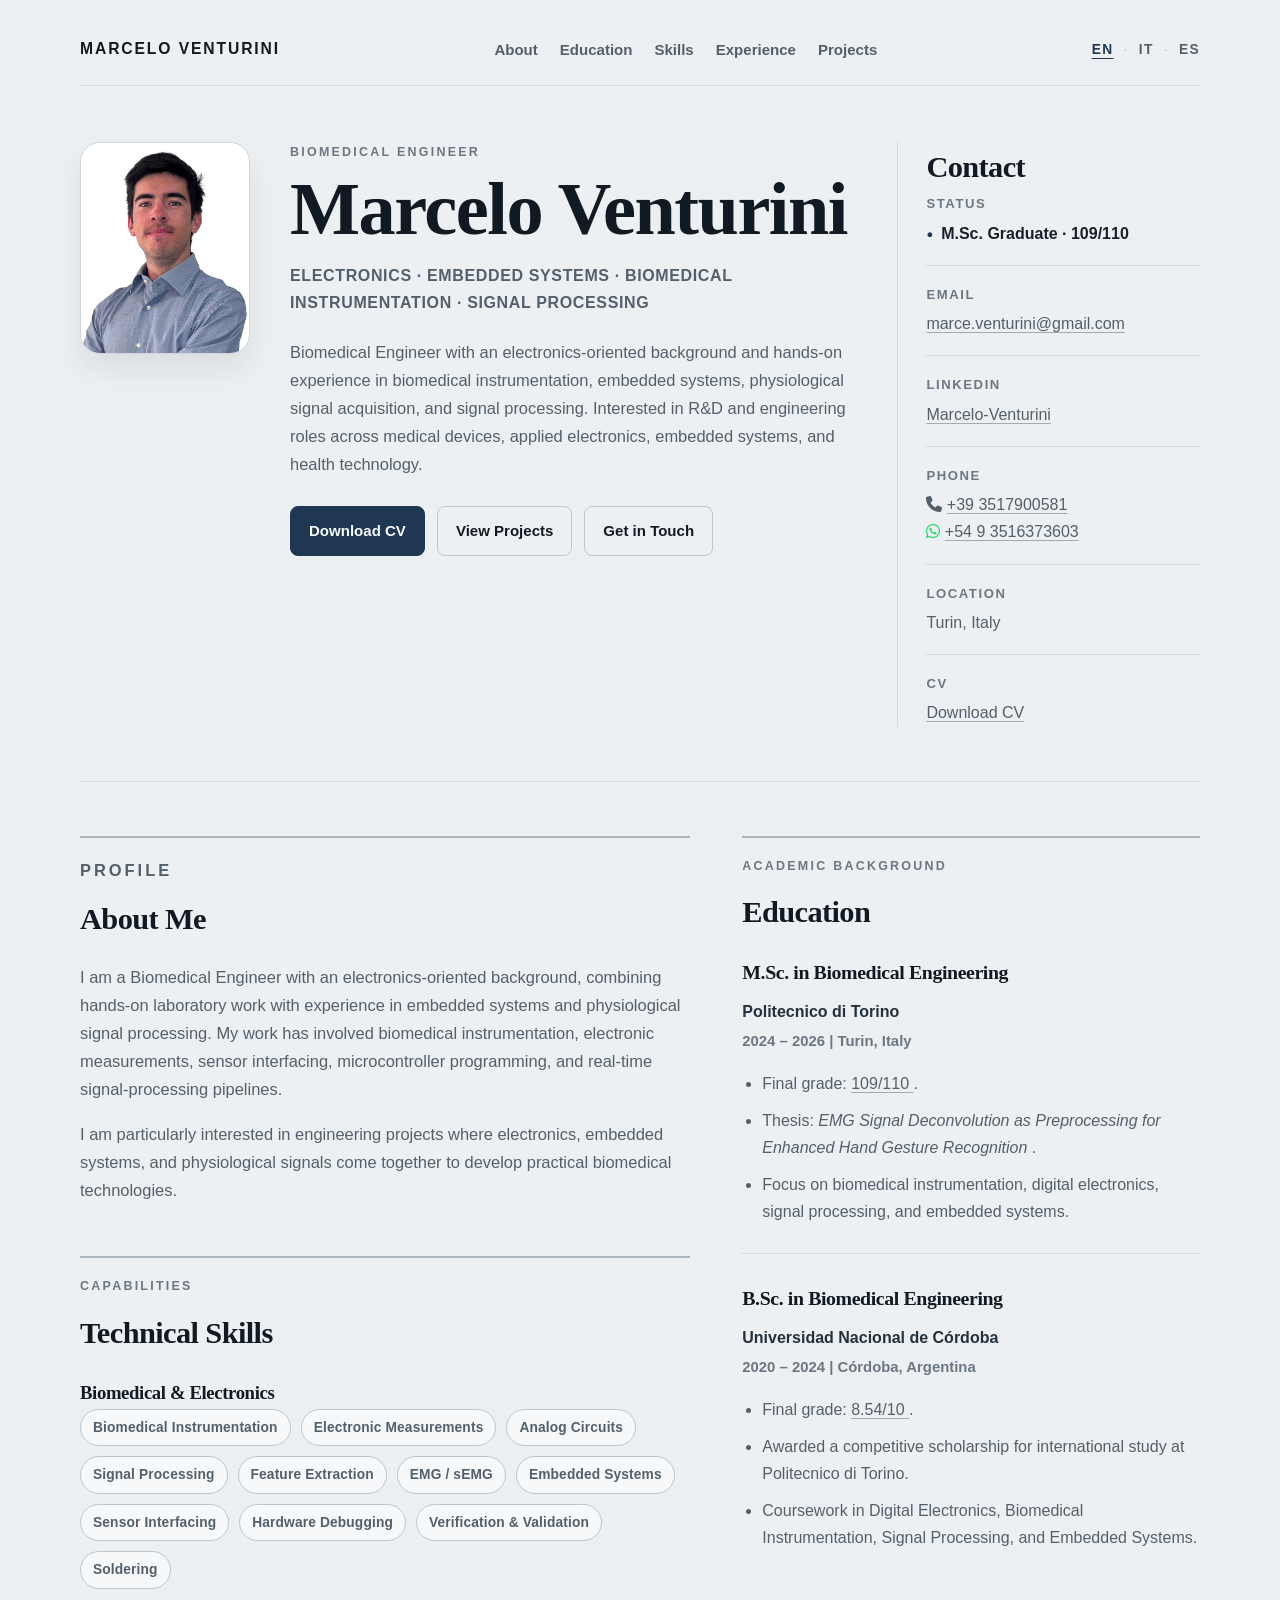
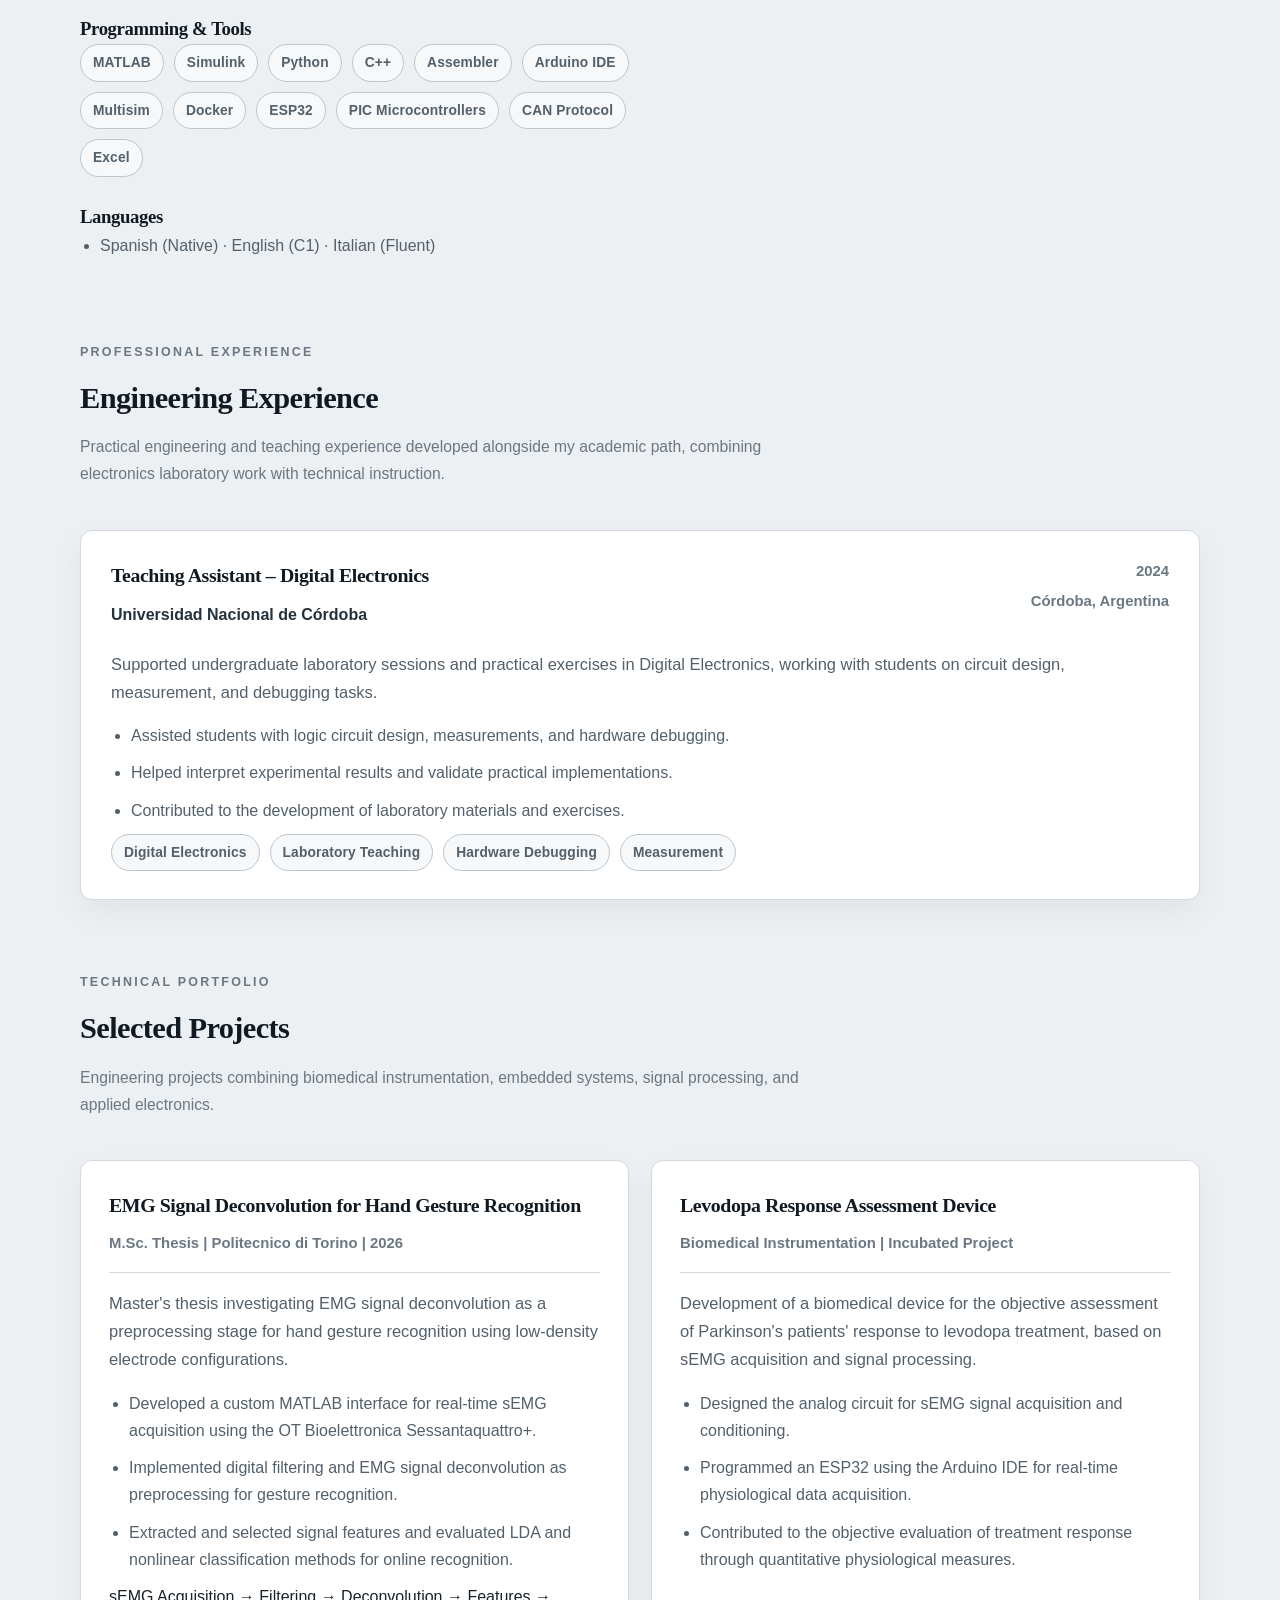
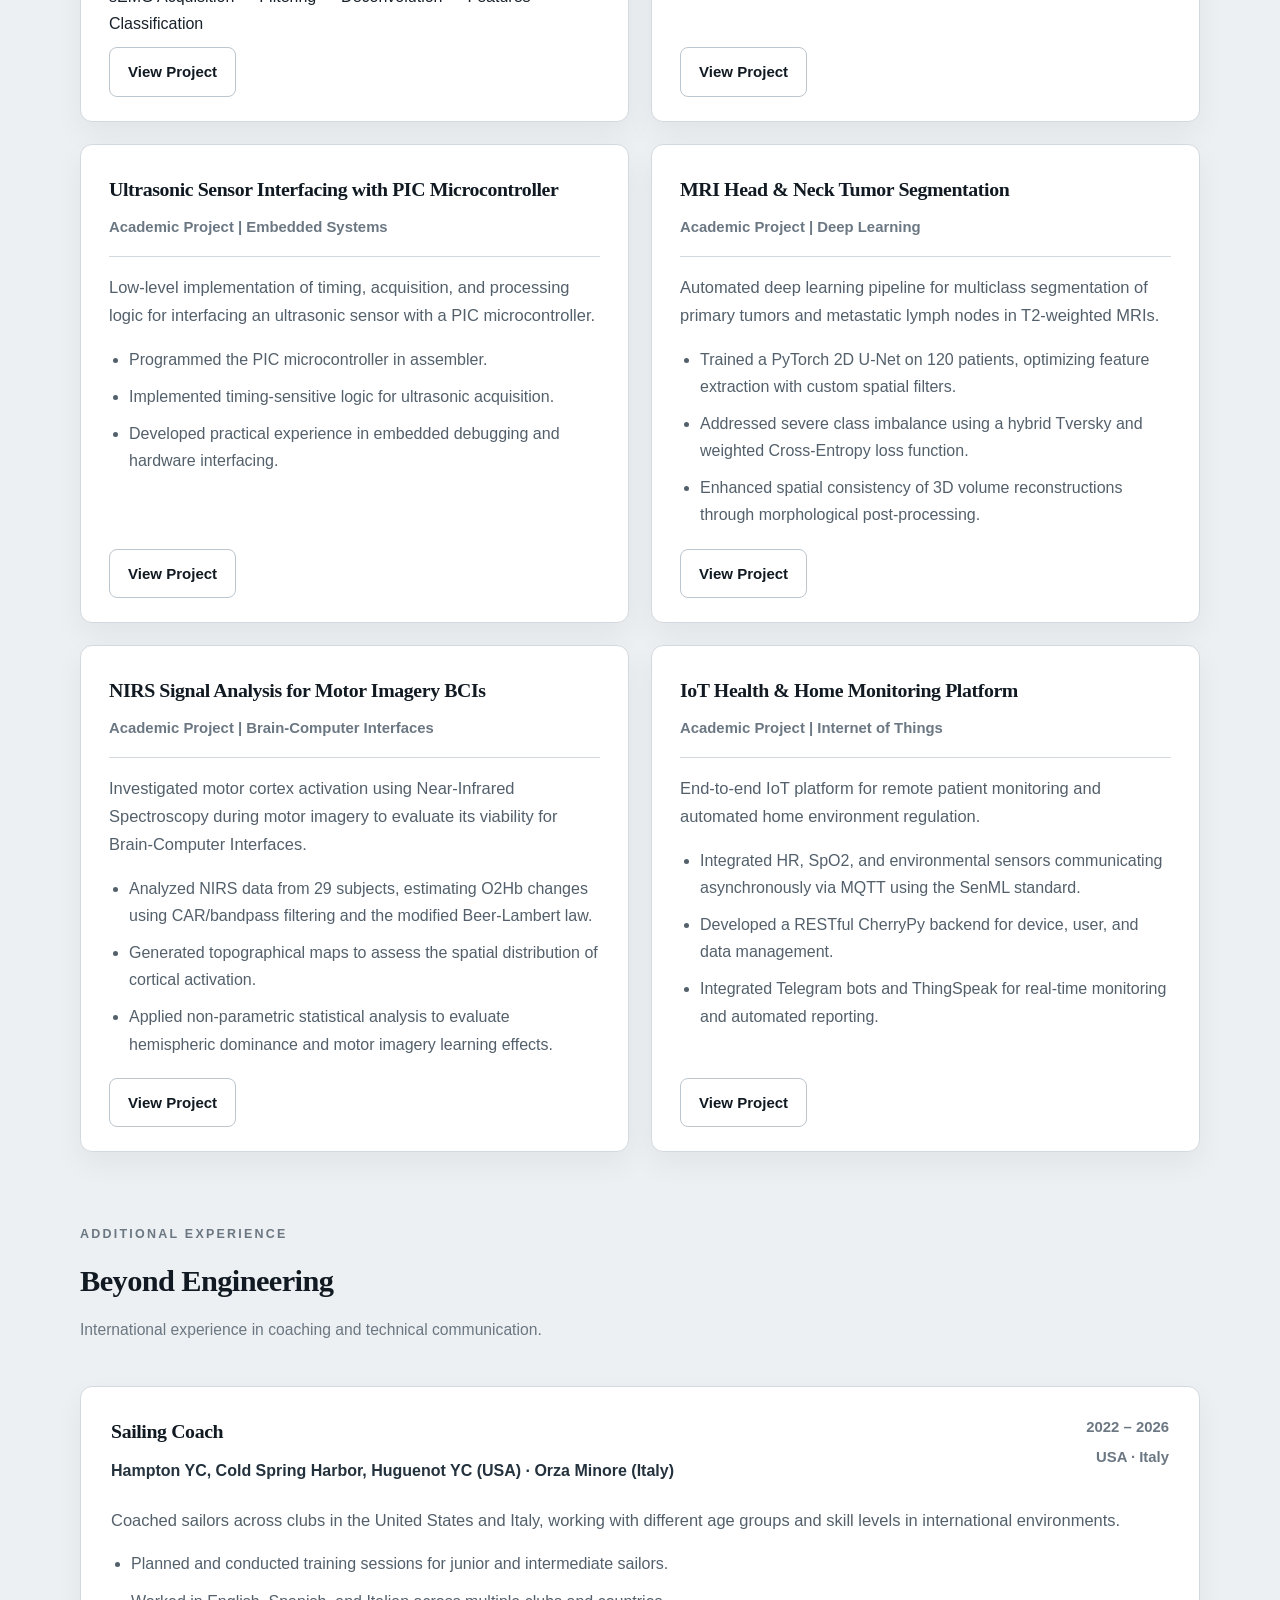
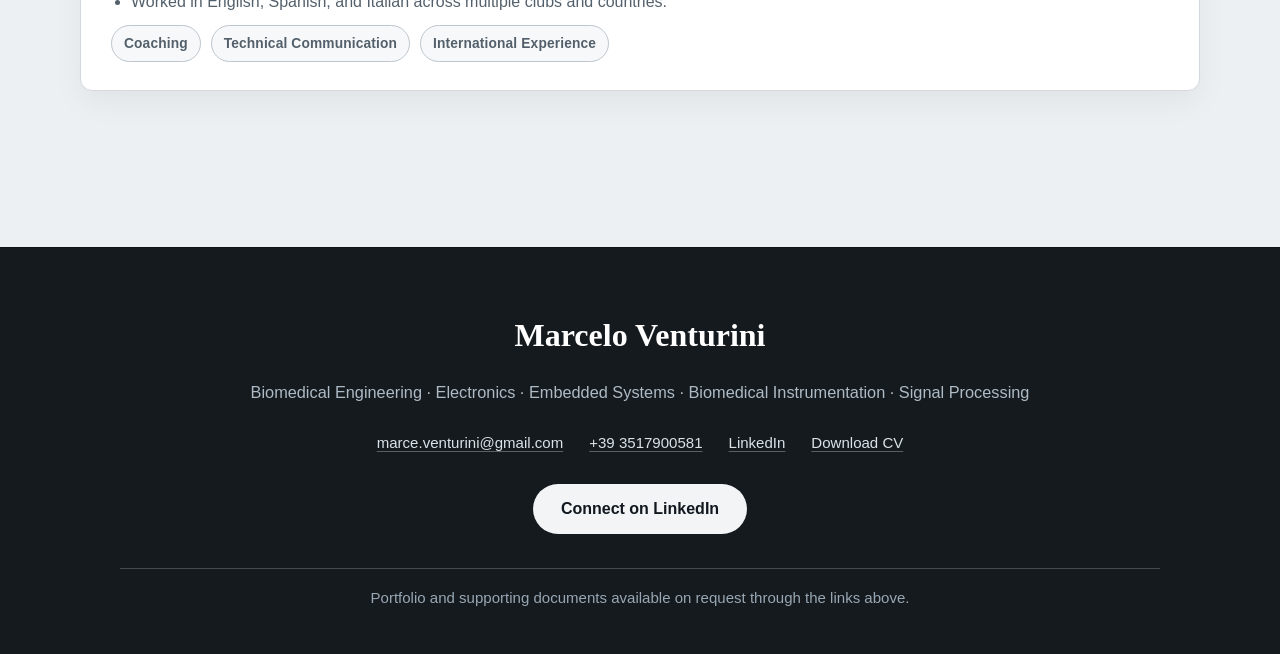
==== commit 31b6071e: "Updated CV and Site" ====
--- a/index.html
+++ b/index.html
@@ -184,10 +184,10 @@
               <span class="tag">Feature Extraction</span>
               <span class="tag">EMG / sEMG</span>
               <span class="tag">Embedded Systems</span>
-              <span class="tag">Real-Time Systems</span>
+              <!--<span class="tag">Real-Time Systems</span>-->
               <span class="tag">Sensor Interfacing</span>
               <span class="tag">Hardware Debugging</span>
-              <span class="tag">Experimental Validation</span>
+              <span class="tag">Verification & Validation</span>
               <span class="tag">Soldering</span>
             </div>
 
@@ -196,12 +196,14 @@
               <span class="tag">MATLAB</span>
               <span class="tag">Simulink</span>
               <span class="tag">Python</span>
-              <span class="tag">C++ (Basic)</span>
+              <span class="tag">C++</span>
               <span class="tag">Assembler</span>
               <span class="tag">Arduino IDE</span>
               <span class="tag">Multisim</span>
+              <span class="tag">Docker</span>
               <span class="tag">ESP32</span>
               <span class="tag">PIC Microcontrollers</span>
+              <span class="tag">CAN Protocol</span>
               <span class="tag">Excel</span>
             </div>
 
